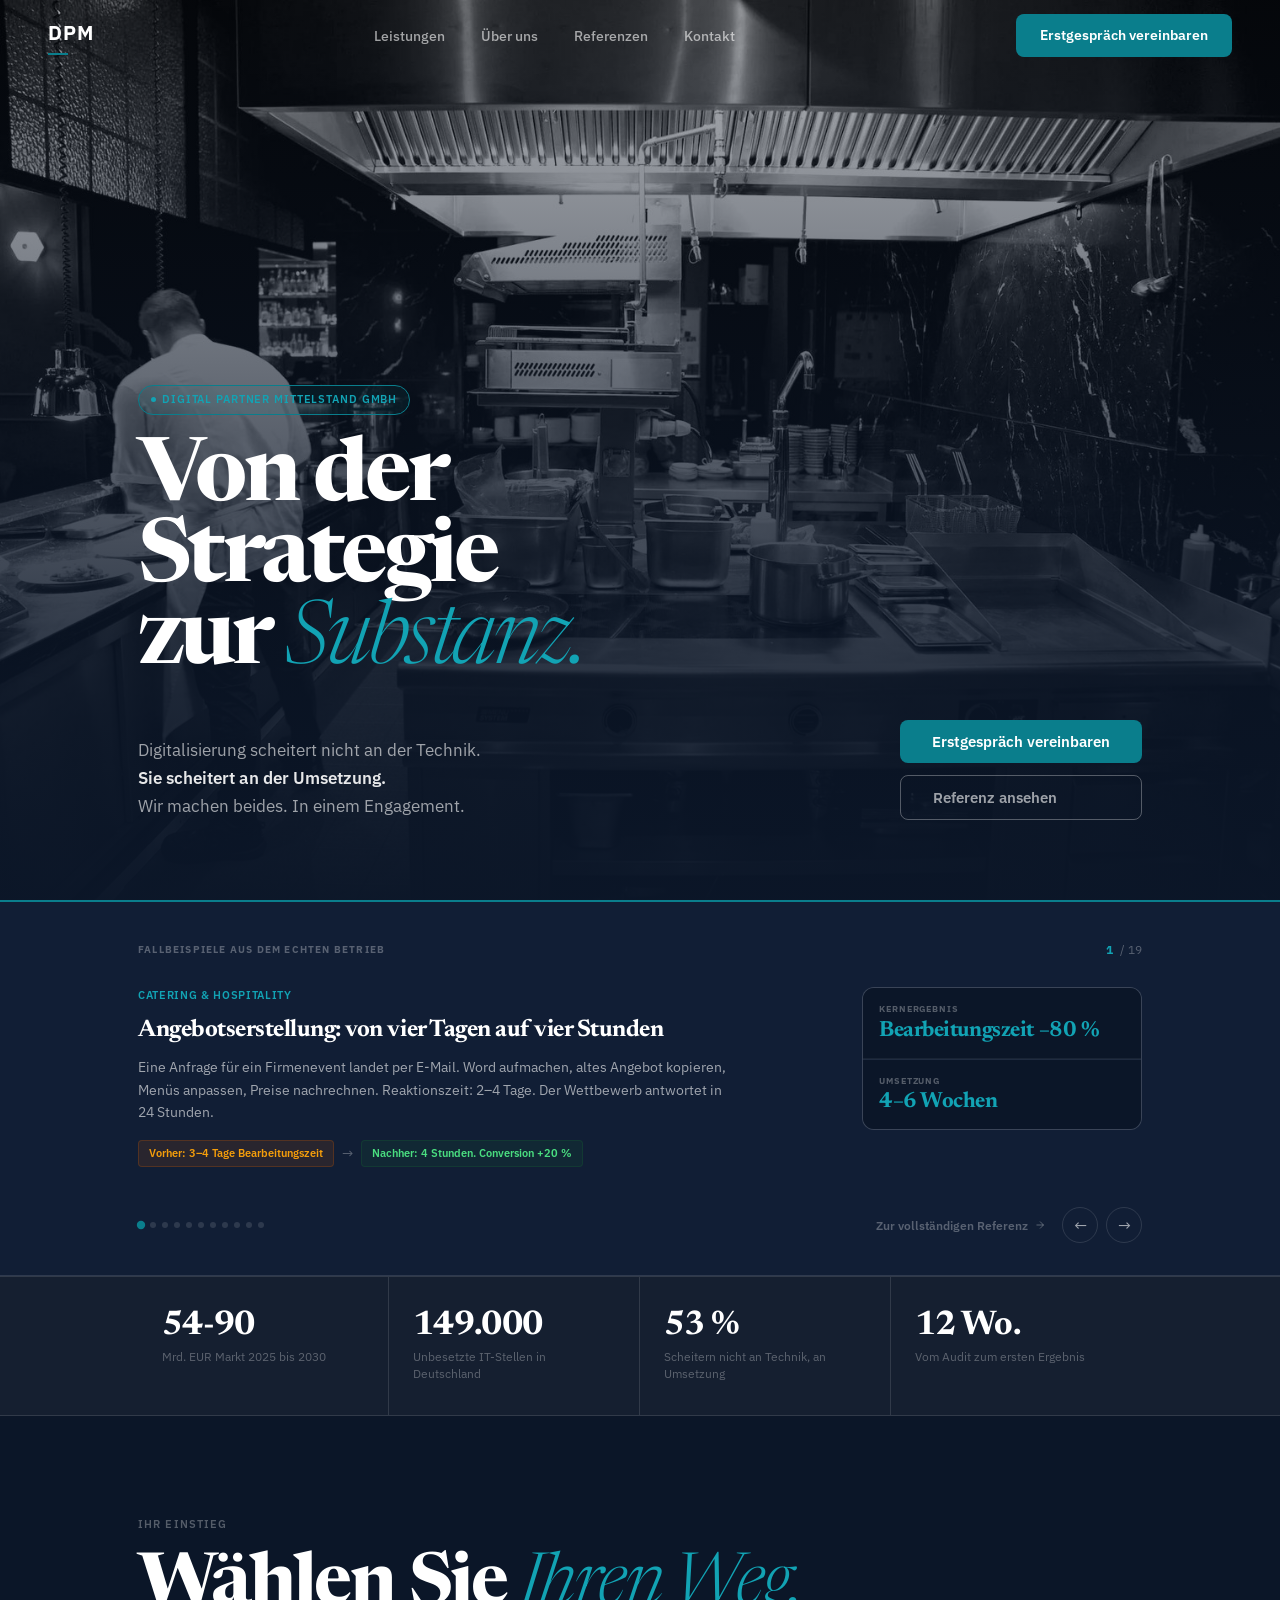
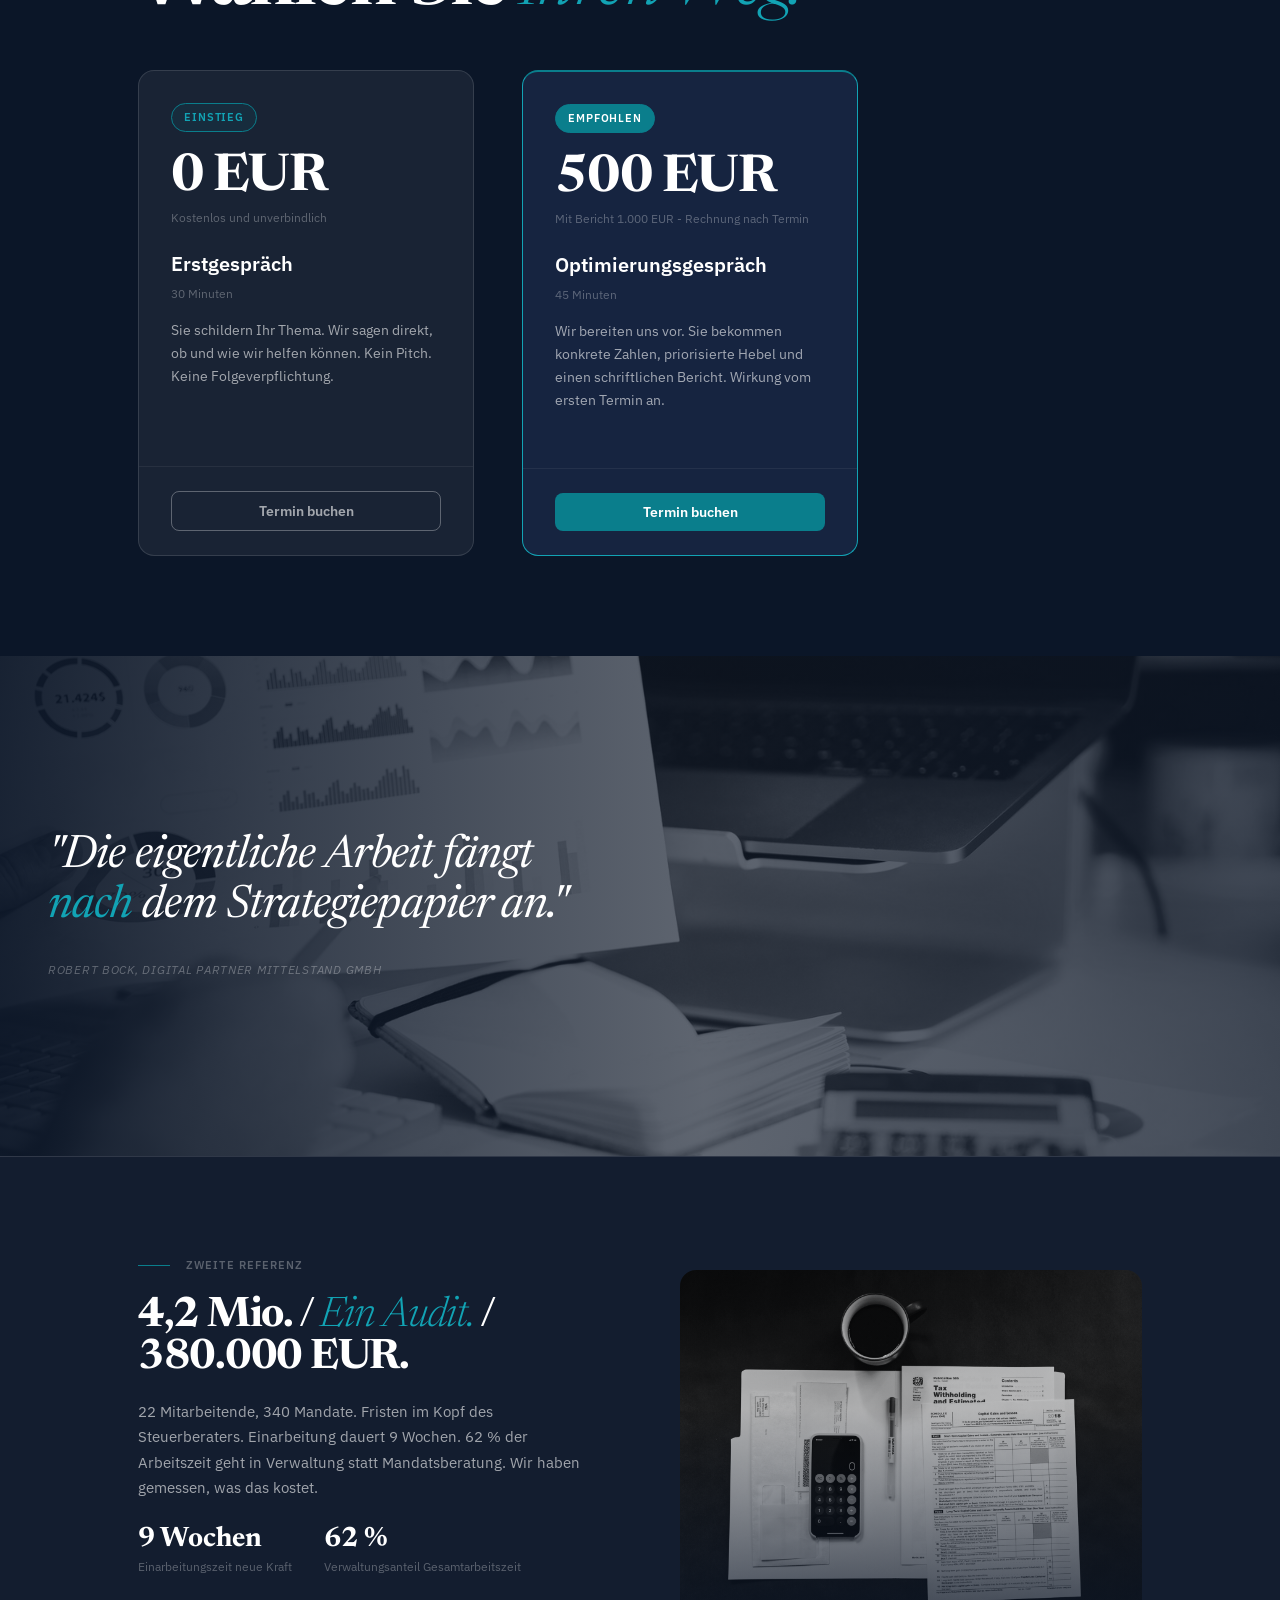
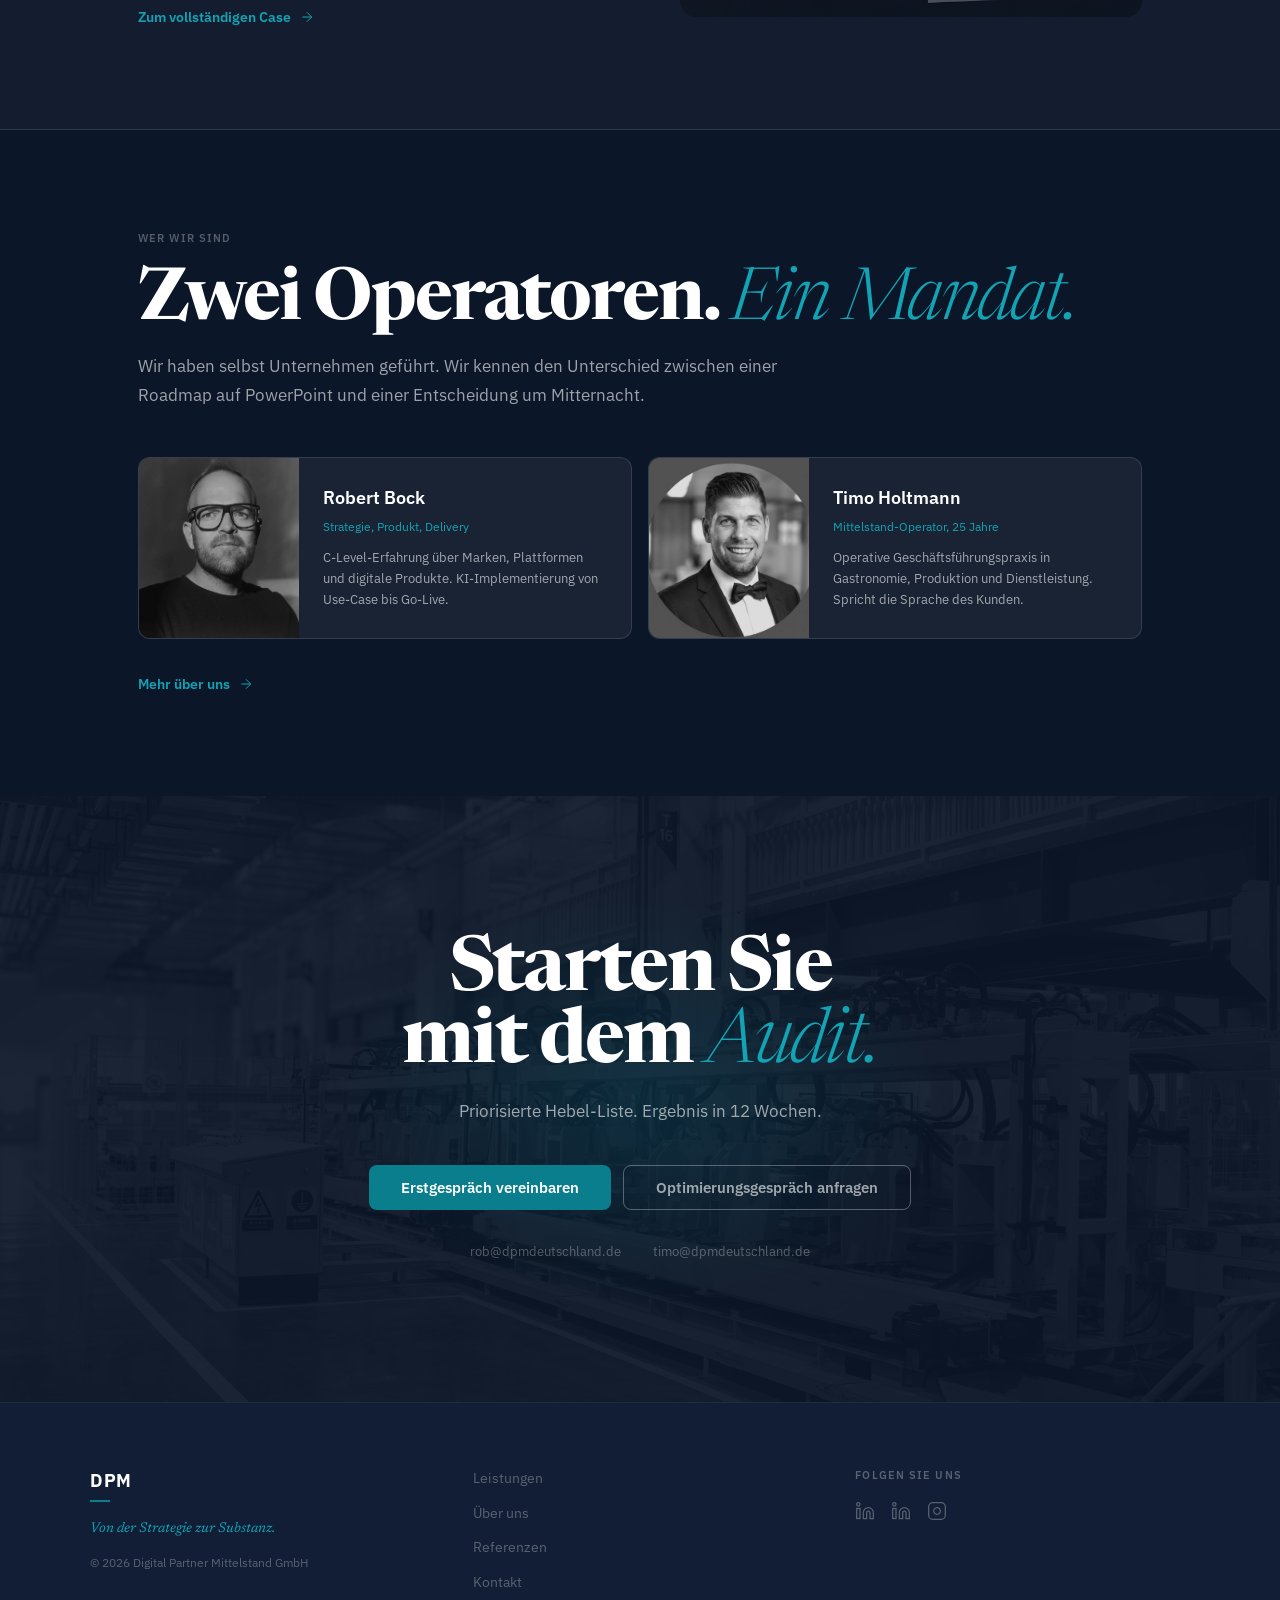
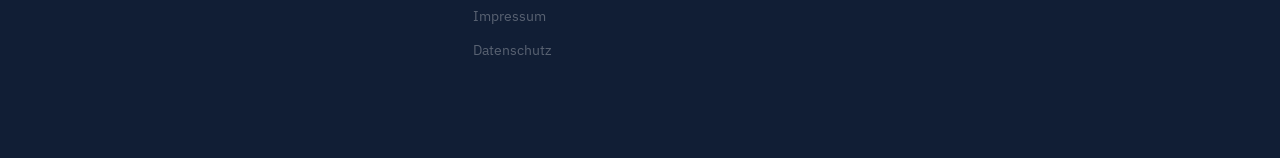
==== index.html @ ed0aa805 "DPM Deutschland v1 First iteration of website" ====
<!DOCTYPE html>
<html lang="de">
<head>
  <meta charset="UTF-8">
  <meta name="viewport" content="width=device-width, initial-scale=1.0">
  <title>DPM Digital Partner Mittelstand - Beratung, Umsetzung und Betrieb</title>
  <meta name="description" content="53 % der Digitalisierungsprojekte scheitern nicht an der Technik. DPM schließt die Lücke zwischen Strategie und Umsetzung. Audit, Implementierung und laufender Betrieb aus einer Hand.">
  <meta property="og:title" content="DPM Digital Partner Mittelstand - Beratung, Umsetzung und Betrieb">
  <meta property="og:description" content="53 % der Digitalisierungsprojekte scheitern nicht an der Technik. DPM schließt die Lücke zwischen Strategie und Umsetzung.">
  <meta property="og:image" content="images/hero-bg.jpg">
  <meta property="og:type" content="website">
  <meta name="theme-color" content="#0B1628">
  <link rel="preconnect" href="https://fonts.googleapis.com">
  <link rel="preconnect" href="https://fonts.gstatic.com" crossorigin>
  <link href="https://fonts.googleapis.com/css2?family=IBM+Plex+Sans:ital,wght@0,300;0,400;0,500;0,600;0,700;1,400&family=Newsreader:ital,opsz,wght@0,6..72,700;1,6..72,300;1,6..72,400&display=swap" rel="stylesheet">
  <link rel="icon" type="image/png" href="favicon.png">
  <link rel="apple-touch-icon" href="favicon.png">
  <link rel="stylesheet" href="css/main.css">
</head>
<body>

  <!-- NAV OVERLAY -->
  <div class="nav-overlay"></div>

  <!-- NAVIGATION -->
  <nav class="nav" role="navigation" aria-label="Hauptnavigation">
    <a href="index.html" class="nav-logo" aria-label="DPM Startseite">
      <span class="nav-logo-text">DPM</span>
      <span class="nav-logo-line"></span>
    </a>
    <ul class="nav-links" role="list">
      <li><a href="leistungen.html" class="nav-link">Leistungen</a></li>
      <li><a href="ueber-uns.html" class="nav-link">Über uns</a></li>
      <li><a href="referenzen.html" class="nav-link">Referenzen</a></li>
      <li><a href="kontakt.html" class="nav-link">Kontakt</a></li>
    </ul>
    <a href="kontakt.html" class="nav-cta nav-desktop">Erstgespräch vereinbaren</a>
    <button class="hamburger" aria-label="Menü öffnen" aria-expanded="false">
      <span></span><span></span><span></span>
    </button>
  </nav>

  <!-- MOBILE DRAWER -->
  <nav class="nav-drawer" role="navigation" aria-label="Mobile Navigation">
    <a href="leistungen.html" class="nav-drawer-link">Leistungen</a>
    <a href="ueber-uns.html" class="nav-drawer-link">Über uns</a>
    <a href="referenzen.html" class="nav-drawer-link">Referenzen</a>
    <a href="kontakt.html" class="nav-drawer-link">Kontakt</a>
    <a href="kontakt.html" class="nav-drawer-cta">Erstgespräch vereinbaren</a>
  </nav>

  <!-- HERO -->
  <section class="hero" aria-label="Hero">
    <div class="hero-bg" style="background-image: url('images/hero-bg.jpg');"></div>
    <div class="hero-overlay"></div>
    <!-- Nav repeated for proper stacking on hero -->
    <div class="hero-content">
      <div class="hero-tag">
        <span class="pill pill-teal">
          <span class="pill-dot"></span>
          Digital Partner Mittelstand GmbH
        </span>
      </div>
      <h1 class="hero-h1">
        Von der<br>
        Strategie<br>
        zur <em>Substanz.</em>
      </h1>
      <div class="hero-bottom">
        <p class="hero-body">
          Digitalisierung scheitert nicht an der Technik.<br>
          <strong>Sie scheitert an der Umsetzung.</strong><br>
          Wir machen beides. In einem Engagement.
        </p>
        <div class="hero-actions">
          <a href="kontakt.html" class="btn btn-teal btn-lg">Erstgespräch vereinbaren</a>
          <a href="referenzen.html" class="btn btn-ghost btn-lg">Referenz ansehen</a>
        </div>
      </div>
    </div>
  </section>

  <!-- FALLBEISPIELE ROTATOR -->
  <section class="cases-strip" id="cases-strip" aria-label="Fallbeispiele aus dem echten Betrieb">
    <div class="cases-progress" id="cases-progress-bar"></div>
    <div class="cases-inner">

      <div class="cases-header">
        <div class="cases-meta">
          <span class="cases-eyebrow">Fallbeispiele aus dem echten Betrieb</span>
        </div>
        <div class="cases-count">
          <strong id="cases-counter">1</strong>&nbsp;/ 19
        </div>
      </div>

      <div id="cases-card" role="region" aria-live="polite" aria-label="Aktuelles Fallbeispiel">
        <!-- Injected by JS -->
      </div>

      <div class="cases-nav">
        <div class="cases-dots" id="cases-dots" role="tablist" aria-label="Beispiel auswählen"></div>
        <div style="display:flex; align-items:center; gap:16px;">
          <a href="referenzen.html" class="cases-all-link">
            Zur vollständigen Referenz
            <svg width="12" height="12" viewBox="0 0 24 24" fill="none" stroke="currentColor" stroke-width="2" aria-hidden="true"><line x1="5" y1="12" x2="19" y2="12"/><polyline points="12 5 19 12 12 19"/></svg>
          </a>
          <div class="cases-arrows">
            <button class="cases-arrow" id="cases-prev" aria-label="Vorheriges Beispiel">&#8592;</button>
            <button class="cases-arrow" id="cases-next" aria-label="Nächstes Beispiel">&#8594;</button>
          </div>
        </div>
      </div>

    </div>
  </section>

  <!-- STAT BAR -->
  <div class="stat-bar" role="complementary" aria-label="Kennzahlen">
    <div class="stat-bar-inner">
      <div class="stat-item">
        <div class="stat-number">54-90</div>
        <div class="stat-label">Mrd. EUR Markt 2025 bis 2030</div>
      </div>
      <div class="stat-item">
        <div class="stat-number">149.000</div>
        <div class="stat-label">Unbesetzte IT-Stellen in Deutschland</div>
      </div>
      <div class="stat-item">
        <div class="stat-number">53 %</div>
        <div class="stat-label">Scheitern nicht an Technik, an Umsetzung</div>
      </div>
      <div class="stat-item">
        <div class="stat-number">12 Wo.</div>
        <div class="stat-label">Vom Audit zum ersten Ergebnis</div>
      </div>
    </div>
  </div>

  <!-- EINSTIEGSWEGE -->
  <section class="bg-night" aria-labelledby="einstieg-heading">
    <div class="section">
      <span class="eyebrow">IHR EINSTIEG</span>
      <h2 id="einstieg-heading">Wählen Sie <em>Ihren Weg.</em></h2>

      <div class="grid-2 mt-48" style="max-width:720px;">

        <!-- Karte 1: Erstgespräch -->
        <div class="card">
          <div class="card-body">
            <span class="pill pill-teal mb-20" style="display:inline-flex;">Einstieg</span>
            <div class="card-price">0 EUR</div>
            <div class="card-price-note">Kostenlos und unverbindlich</div>
            <div class="card-title">Erstgespräch</div>
            <div class="card-duration">30 Minuten</div>
            <p class="card-text">Sie schildern Ihr Thema. Wir sagen direkt, ob und wie wir helfen können. Kein Pitch. Keine Folgeverpflichtung.</p>
          </div>
          <div class="card-footer">
            <a href="kontakt.html#erstgespraech" class="btn btn-ghost btn-md btn-full">Termin buchen</a>
          </div>
        </div>

        <!-- Karte 2: Optimierungsgespräch (featured) -->
        <div class="card card-featured" id="optimierung">
          <div class="card-body">
            <span class="pill pill-featured mb-20" style="display:inline-flex;">Empfohlen</span>
            <div class="card-price">500 EUR</div>
            <div class="card-price-note">Mit Bericht 1.000 EUR - Rechnung nach Termin</div>
            <div class="card-title">Optimierungsgespräch</div>
            <div class="card-duration">45 Minuten</div>
            <p class="card-text">Wir bereiten uns vor. Sie bekommen konkrete Zahlen, priorisierte Hebel und einen schriftlichen Bericht. Wirkung vom ersten Termin an.</p>
          </div>
          <div class="card-footer">
            <a href="kontakt.html#optimierung" class="btn btn-teal btn-md btn-full">Termin buchen</a>
          </div>
        </div>

      </div>
    </div>
  </section>

  <!-- PHOTO DIVIDER / ZITAT -->
  <div class="photo-divider" role="complementary">
    <div class="photo-divider-bg" style="background-image: url('images/bw-analytics-desk.jpg');"></div>
    <div class="photo-divider-overlay"></div>
    <div class="photo-divider-content">
      <blockquote class="photo-divider-quote">
        "Die eigentliche Arbeit fängt<br>
        <em>nach</em> dem Strategiepapier an."
      </blockquote>
      <cite class="photo-divider-attr">Robert Bock, Digital Partner Mittelstand GmbH</cite>
    </div>
  </div>

  <!-- KURZREFERENZ (dark section) -->
  <div class="dark-section">
    <div class="dark-section-inner">
      <div>
        <div class="eyebrow-line">Zweite Referenz</div>
        <h3 class="ref-h3">4,2 Mio. / <em>Ein Audit.</em> / 380.000 EUR.</h3>
        <p class="ref-body">22 Mitarbeitende, 340 Mandate. Fristen im Kopf des Steuerberaters. Einarbeitung dauert 9 Wochen. 62 % der Arbeitszeit geht in Verwaltung statt Mandatsberatung. Wir haben gemessen, was das kostet.</p>
        <div class="ref-metrics">
          <div class="ref-metric">
            <div class="ref-metric-value">9 Wochen</div>
            <div class="ref-metric-label">Einarbeitungszeit neue Kraft</div>
          </div>
          <div class="ref-metric">
            <div class="ref-metric-value">62 %</div>
            <div class="ref-metric-label">Verwaltungsanteil Gesamtarbeitszeit</div>
          </div>
        </div>
        <a href="referenzen.html#steuerberatung" class="ref-link">
          Zum vollständigen Case
          <svg viewBox="0 0 24 24" aria-hidden="true"><line x1="5" y1="12" x2="19" y2="12"/><polyline points="12 5 19 12 12 19"/></svg>
        </a>
      </div>
      <div class="ref-img-wrap">
        <img src="images/bw-finance-desk.jpg" alt="Steuerberatung Analyse" class="ref-img" loading="lazy">
        <div class="ref-img-overlay"></div>
      </div>
    </div>
  </div>

  <!-- TEAM TEASER -->
  <section class="bg-night" aria-labelledby="team-heading">
    <div class="section">
      <span class="eyebrow">WER WIR SIND</span>
      <h2 id="team-heading">Zwei Operatoren. <em>Ein Mandat.</em></h2>
      <p class="mt-16" style="font-size:17px; color:var(--w60); max-width:640px;">Wir haben selbst Unternehmen geführt. Wir kennen den Unterschied zwischen einer Roadmap auf PowerPoint und einer Entscheidung um Mitternacht.</p>

      <div class="team-grid">
        <div class="team-card">
          <div class="team-photo-wrap">
            <img src="images/rob-bock.jpg" alt="Robert Bock" class="team-photo">
          </div>
          <div class="team-info">
            <div class="team-name">Robert Bock</div>
            <div class="team-role">Strategie, Produkt, Delivery</div>
            <p class="team-bio">C-Level-Erfahrung über Marken, Plattformen und digitale Produkte. KI-Implementierung von Use-Case bis Go-Live.</p>
          </div>
        </div>
        <div class="team-card">
          <div class="team-photo-wrap">
            <img src="images/timo-holtmann.jpg" alt="Timo Holtmann" class="team-photo">
          </div>
          <div class="team-info">
            <div class="team-name">Timo Holtmann</div>
            <div class="team-role">Mittelstand-Operator, 25 Jahre</div>
            <p class="team-bio">Operative Geschäftsführungspraxis in Gastronomie, Produktion und Dienstleistung. Spricht die Sprache des Kunden.</p>
          </div>
        </div>
      </div>

      <a href="ueber-uns.html" class="team-more">
        Mehr über uns
        <svg viewBox="0 0 24 24" aria-hidden="true"><line x1="5" y1="12" x2="19" y2="12"/><polyline points="12 5 19 12 12 19"/></svg>
      </a>
    </div>
  </section>

  <!-- FINAL CTA -->
  <section class="cta-section" aria-labelledby="cta-heading">
    <div class="cta-bg" style="background-image: url('images/factory.jpg');"></div>
    <div class="cta-overlay"></div>
    <div class="cta-glow"></div>
    <div class="cta-content">
      <h2 class="cta-h2" id="cta-heading">Starten Sie<br>mit dem <em>Audit.</em></h2>
      <p class="cta-sub">Priorisierte Hebel-Liste. Ergebnis in 12 Wochen.</p>
      <div class="cta-actions">
        <a href="kontakt.html" class="btn btn-teal btn-lg">Erstgespräch vereinbaren</a>
        <a href="kontakt.html#optimierung" class="btn btn-ghost btn-lg">Optimierungsgespräch anfragen</a>
      </div>
      <div class="cta-contacts">
        <a href="mailto:rob@dpmdeutschland.de" class="cta-contact-link">rob@dpmdeutschland.de</a>
        <a href="mailto:timo@dpmdeutschland.de" class="cta-contact-link">timo@dpmdeutschland.de</a>
      </div>
    </div>
  </section>

  <!-- FOOTER -->
  <footer class="footer" role="contentinfo">
    <div class="footer-inner">
      <div class="footer-brand">
        <div class="footer-logo">
          <span class="footer-logo-text">DPM</span>
          <span class="footer-logo-line"></span>
        </div>
        <p class="footer-slogan">Von der Strategie zur Substanz.</p>
        <p class="footer-copy">&copy; 2026 Digital Partner Mittelstand GmbH</p>
      </div>
      <nav class="footer-nav" aria-label="Footer Navigation">
        <a href="leistungen.html" class="footer-nav-link">Leistungen</a>
        <a href="ueber-uns.html" class="footer-nav-link">Über uns</a>
        <a href="referenzen.html" class="footer-nav-link">Referenzen</a>
        <a href="kontakt.html" class="footer-nav-link">Kontakt</a>
        <a href="impressum.html" class="footer-nav-link">Impressum</a>
        <a href="datenschutz.html" class="footer-nav-link">Datenschutz</a>
      </nav>
      <div class="footer-social">
        <span class="footer-social-label">Folgen Sie uns</span>
        <div class="footer-social-links">
          <a href="https://www.linkedin.com/in/r0bertbock" class="footer-social-link" target="_blank" rel="noopener noreferrer" aria-label="Robert Bock auf LinkedIn">
            <svg viewBox="0 0 24 24" aria-hidden="true"><path d="M16 8a6 6 0 0 1 6 6v7h-4v-7a2 2 0 0 0-2-2 2 2 0 0 0-2 2v7h-4v-7a6 6 0 0 1 6-6z"/><rect x="2" y="9" width="4" height="12"/><circle cx="4" cy="4" r="2"/></svg>
          </a>
          <a href="https://www.linkedin.com/in/timo-holtmann-06978277" class="footer-social-link" target="_blank" rel="noopener noreferrer" aria-label="Timo Holtmann auf LinkedIn">
            <svg viewBox="0 0 24 24" aria-hidden="true"><path d="M16 8a6 6 0 0 1 6 6v7h-4v-7a2 2 0 0 0-2-2 2 2 0 0 0-2 2v7h-4v-7a6 6 0 0 1 6-6z"/><rect x="2" y="9" width="4" height="12"/><circle cx="4" cy="4" r="2"/></svg>
          </a>
          <a href="https://www.instagram.com/dpmdeutschland" class="footer-social-link" target="_blank" rel="noopener noreferrer" aria-label="DPM auf Instagram">
            <svg viewBox="0 0 24 24" aria-hidden="true"><rect x="2" y="2" width="20" height="20" rx="5" ry="5"/><path d="M16 11.37A4 4 0 1 1 12.63 8 4 4 0 0 1 16 11.37z"/><line x1="17.5" y1="6.5" x2="17.51" y2="6.5"/></svg>
          </a>
        </div>
      </div>
    </div>
  </footer>

  <!-- STICKY BAR -->
  <div class="sticky-bar" role="complementary" aria-label="Schnellkontakt">
    <button class="sticky-bar-btn sticky-bar-btn-ghost" data-action="erstgespraech">Erstgespräch - kostenlos</button>
    <button class="sticky-bar-btn sticky-bar-btn-teal" data-action="optimierung">Optimierungsgespräch - 500 EUR</button>
  </div>

  <script src="js/main.js"></script>
</body>
</html>
---- css/main.css ----
/* ============================================================
   DPM Digital Partner Mittelstand — main.css
   ============================================================ */

/* 1. CUSTOM PROPERTIES
   ============================================================ */
:root {
  --night:    #0B1628;
  --night-2:  #111E35;
  --night-3:  #162440;
  --teal:     #0A7E8C;
  --teal-b:   #12A3B4;
  --steel:    #1D4E89;
  --w:        #ffffff;
  --w90:      rgba(255,255,255,0.90);
  --w60:      rgba(255,255,255,0.60);
  --w30:      rgba(255,255,255,0.30);
  --w12:      rgba(255,255,255,0.12);
  --w06:      rgba(255,255,255,0.06);
  --t20:      rgba(10,126,140,0.20);
  --t10:      rgba(10,126,140,0.10);

  --font-display: 'Newsreader', Georgia, 'Times New Roman', serif;
  --font-ui:      'IBM Plex Sans', Arial, Helvetica, sans-serif;

  --max-w: 1100px;
  --pad-x: 48px;
  --pad-y: 100px;

  --radius-sm: 8px;
  --radius-md: 12px;
  --radius-lg: 16px;

  --ease: 150ms ease;
}

/* 2. RESET
   ============================================================ */
*, *::before, *::after {
  box-sizing: border-box;
  margin: 0;
  padding: 0;
}

html {
  font-size: 16px;
  -webkit-text-size-adjust: 100%;
  scroll-behavior: smooth;
}

body {
  background-color: var(--night);
  color: var(--w90);
  font-family: var(--font-ui);
  font-weight: 400;
  line-height: 1.6;
  -webkit-font-smoothing: antialiased;
  -moz-osx-font-smoothing: grayscale;
  overflow-x: hidden;
}

img, video {
  max-width: 100%;
  display: block;
}

a {
  color: inherit;
  text-decoration: none;
}

ul, ol {
  list-style: none;
}

button, input, select, textarea {
  font-family: inherit;
  font-size: inherit;
}

/* 3. TYPOGRAPHY
   ============================================================ */
h1, h2, h3, h4, h5, h6 {
  font-family: var(--font-display);
  font-weight: 700;
  line-height: 1;
  letter-spacing: -0.03em;
  color: var(--w);
}

h1 { font-size: 88px; letter-spacing: -0.04em; line-height: 0.93; }
h2 { font-size: 72px; letter-spacing: -0.03em; line-height: 0.95; }
h3 { font-size: 42px; letter-spacing: -0.02em; line-height: 1; }
h4 { font-size: 28px; letter-spacing: -0.02em; }
h5 { font-size: 20px; letter-spacing: -0.01em; }
h6 { font-size: 16px; font-family: var(--font-ui); font-weight: 600; }

h1 em, h2 em, h3 em {
  font-style: italic;
  font-weight: 300;
  color: var(--teal-b);
}

p {
  color: var(--w60);
  line-height: 1.65;
}

strong {
  color: var(--w90);
  font-weight: 600;
}

em {
  font-style: italic;
  color: var(--teal-b);
}

.eyebrow {
  font-family: var(--font-ui);
  font-size: 11px;
  font-weight: 600;
  letter-spacing: 0.10em;
  text-transform: uppercase;
  color: var(--w30);
  margin-bottom: 20px;
  display: block;
}

.eyebrow-line {
  display: flex;
  align-items: center;
  gap: 16px;
  font-family: var(--font-ui);
  font-size: 11px;
  font-weight: 600;
  letter-spacing: 0.10em;
  text-transform: uppercase;
  color: var(--w30);
  margin-bottom: 20px;
}

.eyebrow-line::before {
  content: '';
  display: block;
  width: 32px;
  height: 1px;
  background: var(--teal);
  flex-shrink: 0;
}

/* 4. LAYOUT
   ============================================================ */
.container {
  max-width: var(--max-w);
  margin: 0 auto;
  padding: 0 var(--pad-x);
}

.section {
  padding: var(--pad-y) var(--pad-x);
  max-width: var(--max-w);
  margin: 0 auto;
}

.section-full {
  padding: var(--pad-y) var(--pad-x);
  width: 100%;
}

/* 5. NAVIGATION
   ============================================================ */
.nav {
  position: fixed;
  top: 0;
  left: 0;
  right: 0;
  z-index: 1000;
  padding: 0 var(--pad-x);
  height: 72px;
  display: flex;
  align-items: center;
  justify-content: space-between;
  transition: background var(--ease), border-color var(--ease);
  border-bottom: 1px solid transparent;
}

.nav.scrolled {
  background: rgba(11,22,40,0.96);
  backdrop-filter: blur(12px);
  -webkit-backdrop-filter: blur(12px);
  border-bottom-color: var(--w12);
}

.nav-hero {
  position: absolute;
  top: 0;
  left: 0;
  right: 0;
  z-index: 100;
  padding: 0 var(--pad-x);
  height: 72px;
  display: flex;
  align-items: center;
  justify-content: space-between;
}

.nav-logo {
  display: flex;
  flex-direction: column;
  gap: 4px;
  cursor: pointer;
}

.nav-logo-text {
  font-family: var(--font-ui);
  font-weight: 700;
  font-size: 20px;
  color: var(--w);
  letter-spacing: 0.04em;
}

.nav-logo-line {
  width: 20px;
  height: 2px;
  background: var(--teal);
}

.nav-links {
  display: flex;
  align-items: center;
  gap: 36px;
}

.nav-link {
  font-family: var(--font-ui);
  font-size: 14px;
  font-weight: 500;
  color: var(--w60);
  transition: color var(--ease);
}

.nav-link:hover {
  color: var(--w);
}

.nav-link.active {
  color: var(--w);
}

.nav-cta {
  font-family: var(--font-ui);
  font-size: 14px;
  font-weight: 600;
  color: var(--w);
  background: var(--teal);
  padding: 10px 24px;
  border-radius: var(--radius-sm);
  transition: background var(--ease);
  white-space: nowrap;
}

.nav-cta:hover {
  background: var(--teal-b);
}

.hamburger {
  display: none;
  flex-direction: column;
  gap: 5px;
  cursor: pointer;
  padding: 8px;
  border: none;
  background: none;
}

.hamburger span {
  display: block;
  width: 22px;
  height: 2px;
  background: var(--w);
  border-radius: 2px;
  transition: transform var(--ease), opacity var(--ease);
}

.hamburger.open span:nth-child(1) { transform: translateY(7px) rotate(45deg); }
.hamburger.open span:nth-child(2) { opacity: 0; }
.hamburger.open span:nth-child(3) { transform: translateY(-7px) rotate(-45deg); }

.nav-drawer {
  display: none;
  position: fixed;
  top: 0;
  right: -100%;
  width: 280px;
  height: 100vh;
  background: var(--night-2);
  z-index: 2000;
  padding: 88px 32px 48px;
  flex-direction: column;
  gap: 8px;
  transition: right 300ms ease;
  border-left: 1px solid var(--w12);
}

.nav-drawer.open {
  right: 0;
}

.nav-drawer-link {
  font-family: var(--font-ui);
  font-size: 16px;
  font-weight: 500;
  color: var(--w60);
  padding: 12px 0;
  border-bottom: 1px solid var(--w06);
  transition: color var(--ease);
}

.nav-drawer-link:hover {
  color: var(--w);
}

.nav-drawer-cta {
  margin-top: 24px;
  font-family: var(--font-ui);
  font-size: 15px;
  font-weight: 600;
  color: var(--w);
  background: var(--teal);
  padding: 14px 24px;
  border-radius: var(--radius-sm);
  text-align: center;
  display: block;
  transition: background var(--ease);
}

.nav-drawer-cta:hover {
  background: var(--teal-b);
}

.nav-overlay {
  display: none;
  position: fixed;
  inset: 0;
  background: rgba(11,22,40,0.7);
  z-index: 1500;
}

.nav-overlay.open {
  display: block;
}

/* 6. FOOTER
   ============================================================ */
.footer {
  background: var(--night-2);
  border-top: 1px solid var(--w06);
  padding: 64px var(--pad-x) 96px;
}

.footer-inner {
  max-width: var(--max-w);
  margin: 0 auto;
  display: grid;
  grid-template-columns: 1fr 1fr 1fr;
  gap: 48px;
  align-items: start;
}

.footer-brand {}

.footer-logo {
  display: flex;
  flex-direction: column;
  gap: 4px;
  margin-bottom: 16px;
}

.footer-logo-text {
  font-family: var(--font-ui);
  font-weight: 700;
  font-size: 18px;
  color: var(--w);
  letter-spacing: 0.04em;
}

.footer-logo-line {
  width: 20px;
  height: 2px;
  background: var(--teal);
}

.footer-slogan {
  font-family: var(--font-display);
  font-style: italic;
  font-size: 14px;
  color: var(--teal-b);
  margin-bottom: 12px;
  font-weight: 400;
}

.footer-copy {
  font-size: 12px;
  color: var(--w30);
}

.footer-nav {
  display: flex;
  flex-direction: column;
  gap: 12px;
}

.footer-nav-link {
  font-size: 14px;
  color: var(--w30);
  transition: color var(--ease);
}

.footer-nav-link:hover {
  color: var(--w60);
}

.footer-social {}

.footer-social-label {
  font-size: 11px;
  font-weight: 600;
  letter-spacing: 0.10em;
  text-transform: uppercase;
  color: var(--w30);
  margin-bottom: 16px;
  display: block;
}

.footer-social-links {
  display: flex;
  gap: 16px;
}

.footer-social-link {
  color: var(--w30);
  transition: color var(--ease);
  display: flex;
  align-items: center;
  justify-content: center;
}

.footer-social-link:hover {
  color: var(--w60);
}

.footer-social-link svg {
  width: 20px;
  height: 20px;
  stroke: currentColor;
  stroke-width: 1.5;
  fill: none;
}

/* 7. STICKY BAR
   ============================================================ */
.sticky-bar {
  position: fixed;
  bottom: 0;
  left: 0;
  right: 0;
  z-index: 900;
  background: rgba(11,22,40,0.96);
  backdrop-filter: blur(8px);
  -webkit-backdrop-filter: blur(8px);
  border-top: 1px solid var(--w12);
  padding: 12px var(--pad-x);
  display: flex;
  align-items: center;
  justify-content: center;
  gap: 12px;
  opacity: 0;
  pointer-events: none;
  transition: opacity 250ms ease;
}

.sticky-bar.visible {
  opacity: 1;
  pointer-events: all;
}

.sticky-bar-btn {
  font-family: var(--font-ui);
  font-size: 13px;
  font-weight: 600;
  padding: 10px 20px;
  border-radius: var(--radius-sm);
  cursor: pointer;
  transition: background var(--ease), color var(--ease), border-color var(--ease);
  border: none;
  white-space: nowrap;
}

.sticky-bar-btn-ghost {
  background: var(--w12);
  color: var(--w60);
  border: 1px solid var(--w30);
}

.sticky-bar-btn-ghost:hover {
  background: var(--w12);
  color: var(--w90);
  border-color: var(--w60);
}

.sticky-bar-btn-steel {
  background: var(--steel);
  color: var(--w);
}

.sticky-bar-btn-steel:hover {
  background: #245ba6;
}

.sticky-bar-btn-teal {
  background: var(--teal);
  color: var(--w);
}

.sticky-bar-btn-teal:hover {
  background: var(--teal-b);
}

/* 8. BUTTONS
   ============================================================ */
.btn {
  display: inline-flex;
  align-items: center;
  gap: 8px;
  font-family: var(--font-ui);
  font-weight: 600;
  border-radius: var(--radius-sm);
  cursor: pointer;
  transition: background var(--ease), color var(--ease), border-color var(--ease);
  border: none;
  text-decoration: none;
  line-height: 1;
  white-space: nowrap;
}

.btn-lg {
  font-size: 15px;
  padding: 14px 32px;
}

.btn-md {
  font-size: 14px;
  padding: 12px 24px;
}

.btn-sm {
  font-size: 13px;
  padding: 10px 20px;
}

.btn-teal {
  background: var(--teal);
  color: var(--w);
}

.btn-teal:hover {
  background: var(--teal-b);
}

.btn-ghost {
  background: transparent;
  color: var(--w60);
  border: 1px solid var(--w30);
}

.btn-ghost:hover {
  color: var(--w);
  border-color: var(--w60);
}

.btn-steel {
  background: var(--steel);
  color: var(--w);
}

.btn-steel:hover {
  background: #245ba6;
}

.btn-full {
  width: 100%;
  justify-content: center;
}

/* 9. PILLS / TAGS
   ============================================================ */
.pill {
  display: inline-flex;
  align-items: center;
  gap: 6px;
  font-family: var(--font-ui);
  font-size: 11px;
  font-weight: 600;
  letter-spacing: 0.08em;
  text-transform: uppercase;
  padding: 5px 12px;
  border-radius: 100px;
  border: 1px solid;
}

.pill-teal {
  background: var(--t10);
  color: var(--teal-b);
  border-color: var(--teal);
}

.pill-featured {
  background: var(--teal);
  color: var(--w);
  border-color: var(--teal);
}

.pill-ghost {
  background: var(--w06);
  color: var(--w60);
  border-color: var(--w12);
}

.pill-dot {
  width: 5px;
  height: 5px;
  border-radius: 50%;
  background: currentColor;
  display: inline-block;
}

/* 10. CARDS
   ============================================================ */
.card {
  background: var(--w06);
  border: 1px solid var(--w12);
  border-radius: var(--radius-lg);
  overflow: hidden;
  transition: background var(--ease), border-color var(--ease);
  display: flex;
  flex-direction: column;
}

.card-featured {
  background: var(--night-3);
  border-color: var(--teal-b);
  border-top: 2px solid var(--teal);
  position: relative;
}

.card-body {
  padding: 32px;
  flex: 1;
}

.card-price {
  font-family: var(--font-display);
  font-size: 52px;
  font-weight: 700;
  color: var(--w);
  letter-spacing: -0.03em;
  line-height: 1;
  margin-bottom: 4px;
}

.card-price-note {
  font-size: 12px;
  color: var(--w30);
  margin-bottom: 20px;
}

.card-title {
  font-family: var(--font-ui);
  font-size: 20px;
  font-weight: 600;
  color: var(--w);
  margin-bottom: 4px;
}

.card-duration {
  font-size: 12px;
  color: var(--w30);
  margin-bottom: 16px;
}

.card-text {
  font-size: 14px;
  color: var(--w60);
  line-height: 1.65;
  margin-bottom: 24px;
}

.card-footer {
  padding: 24px 32px;
  border-top: 1px solid var(--w06);
}

.card-icon {
  margin-bottom: 20px;
  color: var(--teal);
}

.card-icon svg {
  width: 24px;
  height: 24px;
  stroke: currentColor;
  stroke-width: 1.5;
  fill: none;
}

.card-deliverable {
  display: inline-flex;
  align-items: center;
  font-family: var(--font-ui);
  font-size: 11px;
  font-weight: 600;
  color: var(--teal-b);
  background: var(--t10);
  border: 1px solid var(--t20);
  padding: 4px 10px;
  border-radius: 4px;
  margin-top: 16px;
}

/* Discipline Cards */
.disc-card {
  background: var(--w06);
  border: 1px solid var(--w12);
  border-radius: var(--radius-md);
  padding: 28px;
  transition: background var(--ease);
}

.disc-card:hover {
  background: var(--night-2);
}

.disc-number {
  font-family: var(--font-ui);
  font-size: 10px;
  font-weight: 600;
  letter-spacing: 0.12em;
  text-transform: uppercase;
  color: var(--teal-b);
  margin-bottom: 4px;
}

.disc-title {
  font-family: var(--font-ui);
  font-size: 18px;
  font-weight: 600;
  color: var(--w);
  margin-bottom: 8px;
}

.disc-text {
  font-size: 13px;
  color: var(--w60);
  line-height: 1.6;
  margin-bottom: 12px;
}

.disc-ai {
  font-family: 'IBM Plex Mono', monospace;
  font-size: 11px;
  color: var(--w30);
  padding-top: 12px;
  border-top: 1px solid var(--w06);
}

/* 11. HERO SECTIONS
   ============================================================ */
.hero {
  position: relative;
  min-height: 100vh;
  display: flex;
  flex-direction: column;
  justify-content: flex-end;
  padding-bottom: 80px;
  overflow: hidden;
}

.hero-bg {
  position: absolute;
  inset: 0;
  background-size: cover;
  background-position: center 30%;
  filter: grayscale(100%);
  z-index: 0;
}

.hero-overlay {
  position: absolute;
  inset: 0;
  background: linear-gradient(to bottom, rgba(11,22,40,0.2) 0%, rgba(11,22,40,0.85) 75%, rgba(11,22,40,0.98) 100%);
  z-index: 1;
}

.hero-content {
  position: relative;
  z-index: 10;
  padding: 0 var(--pad-x);
  max-width: var(--max-w);
  margin: 0 auto;
  width: 100%;
}

.hero-tag {
  margin-bottom: 24px;
}

.hero-h1 {
  margin-bottom: 36px;
}

.hero-bottom {
  display: flex;
  align-items: flex-end;
  justify-content: space-between;
  gap: 48px;
}

.hero-body {
  font-size: 17px;
  color: var(--w60);
  max-width: 460px;
  line-height: 1.65;
}

.hero-actions {
  display: flex;
  flex-direction: column;
  gap: 12px;
  flex-shrink: 0;
}

/* Page Hero (no photo) */
.page-hero {
  background: var(--night-2);
  padding: 160px var(--pad-x) 80px;
}

.page-hero-inner {
  max-width: var(--max-w);
  margin: 0 auto;
}

/* Photo Hero */
.photo-hero {
  position: relative;
  min-height: 100vh;
  display: flex;
  align-items: flex-end;
  overflow: hidden;
}

.photo-hero-bg {
  position: absolute;
  inset: 0;
  background-size: cover;
  background-position: center;
  filter: grayscale(100%);
  z-index: 0;
}

.photo-hero-overlay {
  position: absolute;
  inset: 0;
  background: linear-gradient(to bottom, rgba(11,22,40,0.3) 0%, rgba(11,22,40,0.9) 70%, rgba(11,22,40,0.98) 100%);
  z-index: 1;
}

.photo-hero-content {
  position: relative;
  z-index: 10;
  padding: 160px var(--pad-x) 80px;
  max-width: var(--max-w);
  margin: 0 auto;
  width: 100%;
}

/* 12. STAT BAR
   ============================================================ */
.stat-bar {
  background: rgba(255,255,255,0.04);
  border-top: 1px solid var(--w12);
  border-bottom: 1px solid var(--w12);
  padding: 0;
}

.stat-bar-inner {
  max-width: var(--max-w);
  margin: 0 auto;
  padding: 0 var(--pad-x);
  display: grid;
  grid-template-columns: repeat(4, 1fr);
}

.stat-item {
  padding: 32px 24px;
  border-right: 1px solid var(--w12);
}

.stat-item:last-child {
  border-right: none;
}

.stat-number {
  font-family: var(--font-display);
  font-size: 34px;
  font-weight: 700;
  color: var(--w);
  letter-spacing: -0.02em;
  line-height: 1;
  margin-bottom: 6px;
}

.stat-label {
  font-size: 12px;
  color: var(--w30);
  line-height: 1.4;
}

/* 13. PHOTO DIVIDER
   ============================================================ */
.photo-divider {
  position: relative;
  height: 500px;
  overflow: hidden;
  display: flex;
  align-items: center;
}

.photo-divider-bg {
  position: absolute;
  inset: 0;
  background-size: cover;
  background-position: center 40%;
  filter: grayscale(100%);
  z-index: 0;
}

.photo-divider-overlay {
  position: absolute;
  inset: 0;
  background: linear-gradient(to right, rgba(11,22,40,0.92) 0%, rgba(11,22,40,0.60) 55%, rgba(11,22,40,0.72) 100%);
  z-index: 1;
}

.photo-divider-content {
  position: relative;
  z-index: 10;
  padding: 0 var(--pad-x);
  max-width: 680px;
}

.photo-divider-quote {
  font-family: var(--font-display);
  font-size: 46px;
  font-style: italic;
  font-weight: 400;
  color: var(--w);
  line-height: 1.1;
  letter-spacing: -0.02em;
  margin-bottom: 24px;
}

.photo-divider-quote em {
  color: var(--teal-b);
}

.photo-divider-attr {
  font-size: 12px;
  color: var(--w30);
  letter-spacing: 0.06em;
  text-transform: uppercase;
  font-family: var(--font-ui);
}

/* 14. PROOF SECTION
   ============================================================ */
.proof-section {
  padding: var(--pad-y) var(--pad-x);
  max-width: var(--max-w);
  margin: 0 auto;
  display: flex;
  gap: 80px;
  align-items: center;
}

.proof-left {
  flex: 1;
}

.proof-big {
  display: flex;
  align-items: baseline;
  line-height: 1;
  margin-bottom: 16px;
}

.proof-number {
  font-family: var(--font-display);
  font-size: 100px;
  font-weight: 700;
  color: var(--w);
  letter-spacing: -0.04em;
  line-height: 1;
}

.proof-unit {
  font-family: var(--font-display);
  font-size: 72px;
  font-style: italic;
  font-weight: 300;
  color: var(--teal-b);
  letter-spacing: -0.03em;
  line-height: 1;
  margin-left: 8px;
}

.proof-h3 {
  font-size: 28px;
  color: var(--w);
  margin-bottom: 12px;
  line-height: 1.2;
}

.proof-body {
  font-size: 15px;
  color: var(--w60);
  margin-bottom: 8px;
}

.proof-note {
  font-size: 11px;
  color: var(--w30);
  margin-top: 8px;
}

.proof-right {
  width: 420px;
  flex-shrink: 0;
}

.proof-img {
  width: 100%;
  aspect-ratio: 4/3;
  object-fit: cover;
  border-radius: var(--radius-md);
  filter: grayscale(100%);
  display: block;
  position: relative;
}

.proof-img-wrap {
  position: relative;
  border-radius: var(--radius-md);
  overflow: hidden;
}

.proof-img-overlay {
  position: absolute;
  inset: 0;
  background: linear-gradient(to bottom, rgba(11,22,40,0.1) 0%, rgba(11,22,40,0.7) 100%);
}

/* 15. DARK REFERENCE SECTION
   ============================================================ */
.dark-section {
  background: rgba(255,255,255,0.03);
  border-top: 1px solid var(--w12);
  border-bottom: 1px solid var(--w12);
}

.dark-section-inner {
  max-width: var(--max-w);
  margin: 0 auto;
  padding: var(--pad-y) var(--pad-x);
  display: grid;
  grid-template-columns: 1fr 1fr;
  gap: 80px;
  align-items: center;
}

.ref-h3 {
  font-size: 42px;
  line-height: 1;
  letter-spacing: -0.03em;
  margin-bottom: 20px;
}

.ref-body {
  font-size: 15px;
  color: var(--w60);
  line-height: 1.7;
  margin-bottom: 24px;
}

.ref-metrics {
  display: flex;
  gap: 32px;
  margin-bottom: 28px;
}

.ref-metric {}

.ref-metric-value {
  font-family: var(--font-display);
  font-size: 28px;
  font-weight: 700;
  color: var(--w);
  line-height: 1;
  margin-bottom: 4px;
}

.ref-metric-label {
  font-size: 12px;
  color: var(--w30);
}

.ref-link {
  display: inline-flex;
  align-items: center;
  gap: 8px;
  font-size: 14px;
  font-weight: 600;
  color: var(--teal-b);
  transition: gap var(--ease);
}

.ref-link:hover {
  gap: 12px;
}

.ref-link svg {
  width: 16px;
  height: 16px;
  stroke: currentColor;
  stroke-width: 1.5;
  fill: none;
}

.ref-img-wrap {
  position: relative;
  border-radius: var(--radius-lg);
  overflow: hidden;
  aspect-ratio: 4/3;
}

.ref-img {
  width: 100%;
  height: 100%;
  object-fit: cover;
  filter: grayscale(100%);
}

.ref-img-overlay {
  position: absolute;
  inset: 0;
  background: linear-gradient(to bottom, rgba(11,22,40,0.05) 40%, rgba(11,22,40,0.7) 100%);
}

/* 16. TEAM SECTION
   ============================================================ */
.team-grid {
  display: grid;
  grid-template-columns: 1fr 1fr;
  gap: 16px;
  margin-top: 48px;
  margin-bottom: 32px;
}

.team-card {
  background: var(--w06);
  border: 1px solid var(--w12);
  border-radius: var(--radius-md);
  overflow: hidden;
  display: grid;
  grid-template-columns: 160px 1fr;
  align-items: center;
}

.team-photo-wrap {
  width: 160px;
  height: 180px;
  overflow: hidden;
  flex-shrink: 0;
}

.team-photo {
  width: 100%;
  height: 100%;
  object-fit: cover;
  filter: grayscale(100%);
}

.team-info {
  padding: 24px;
}

.team-name {
  font-family: var(--font-ui);
  font-size: 18px;
  font-weight: 600;
  color: var(--w);
  margin-bottom: 4px;
}

.team-role {
  font-size: 12px;
  color: var(--teal-b);
  margin-bottom: 12px;
}

.team-bio {
  font-size: 13px;
  color: var(--w60);
  line-height: 1.6;
}

.team-more {
  display: inline-flex;
  align-items: center;
  gap: 8px;
  font-size: 14px;
  font-weight: 600;
  color: var(--teal-b);
  transition: gap var(--ease);
}

.team-more:hover {
  gap: 12px;
}

.team-more svg {
  width: 16px;
  height: 16px;
  stroke: currentColor;
  stroke-width: 1.5;
  fill: none;
}

/* 17. PERSON SECTION (ueber-uns)
   ============================================================ */
.person-section {
  padding: var(--pad-y) var(--pad-x);
  max-width: var(--max-w);
  margin: 0 auto;
  display: grid;
  grid-template-columns: 400px 1fr;
  gap: 64px;
  align-items: start;
}

.person-section.reversed {
  grid-template-columns: 1fr 400px;
}

.person-section.reversed .person-photo-wrap {
  order: 2;
}

.person-section.reversed .person-content {
  order: 1;
}

.person-photo-wrap {
  position: relative;
  border-radius: var(--radius-md);
  overflow: hidden;
  aspect-ratio: 3/4;
}

.person-photo {
  width: 100%;
  height: 100%;
  object-fit: cover;
  filter: grayscale(100%);
}

.person-photo-overlay {
  position: absolute;
  inset: 0;
  background: linear-gradient(to bottom, rgba(11,22,40,0.05) 50%, rgba(11,22,40,0.4) 100%);
}

.person-content {}

.person-subtitle {
  font-family: var(--font-ui);
  font-size: 14px;
  color: var(--teal-b);
  margin-bottom: 20px;
  font-weight: 500;
}

.person-h2 {
  font-size: 56px;
  margin-bottom: 8px;
}

.person-body {
  font-size: 16px;
  color: var(--w60);
  line-height: 1.7;
  margin-bottom: 32px;
}

.person-skills {
  margin-bottom: 28px;
}

.person-skill {
  padding: 14px 0;
  border-bottom: 1px solid var(--w12);
  font-size: 14px;
  color: var(--w60);
  display: flex;
  align-items: center;
  gap: 12px;
}

.person-skill:first-child {
  border-top: 1px solid var(--w12);
}

.person-skill::before {
  content: '';
  display: block;
  width: 4px;
  height: 4px;
  border-radius: 50%;
  background: var(--teal);
  flex-shrink: 0;
}

.person-social {
  display: flex;
  align-items: center;
  gap: 8px;
  color: var(--w30);
  font-size: 13px;
  transition: color var(--ease);
}

.person-social:hover {
  color: var(--w60);
}

.person-social svg {
  width: 18px;
  height: 18px;
  stroke: currentColor;
  stroke-width: 1.5;
  fill: none;
}

/* 18. FORM ELEMENTS
   ============================================================ */
.form-group {
  margin-bottom: 20px;
}

.form-label {
  display: block;
  font-family: var(--font-ui);
  font-size: 13px;
  color: var(--w60);
  margin-bottom: 6px;
  font-weight: 500;
}

.form-input,
.form-select,
.form-textarea {
  width: 100%;
  background: var(--night-3);
  border: 1px solid var(--w12);
  border-radius: var(--radius-sm);
  padding: 12px 16px;
  font-family: var(--font-ui);
  font-size: 14px;
  color: var(--w90);
  transition: border-color var(--ease), box-shadow var(--ease);
  outline: none;
  appearance: none;
}

.form-input:focus,
.form-select:focus,
.form-textarea:focus {
  border-color: var(--teal);
  box-shadow: 0 0 0 3px rgba(10,126,140,0.2);
}

.form-input::placeholder,
.form-textarea::placeholder {
  color: var(--w30);
}

.form-select {
  background-image: url("data:image/svg+xml,%3Csvg xmlns='http://www.w3.org/2000/svg' width='12' height='12' viewBox='0 0 24 24' fill='none' stroke='rgba(255,255,255,0.3)' stroke-width='2'%3E%3Cpolyline points='6 9 12 15 18 9'/%3E%3C/svg%3E");
  background-repeat: no-repeat;
  background-position: right 16px center;
  padding-right: 40px;
  cursor: pointer;
}

.form-select option {
  background: var(--night-2);
  color: var(--w90);
}

.form-textarea {
  resize: vertical;
  min-height: 100px;
}

.form-error {
  border-color: #e24b4a !important;
}

/* Checkboxes */
.checkbox-group {
  display: flex;
  flex-direction: column;
  gap: 10px;
}

.checkbox-label {
  display: flex;
  align-items: center;
  gap: 12px;
  cursor: pointer;
  font-size: 14px;
  color: var(--w60);
}

.checkbox-label input[type="checkbox"],
.checkbox-label input[type="radio"] {
  appearance: none;
  width: 18px;
  height: 18px;
  border: 1px solid var(--w30);
  border-radius: 4px;
  background: var(--night-3);
  flex-shrink: 0;
  cursor: pointer;
  transition: border-color var(--ease), background var(--ease);
  position: relative;
}

.checkbox-label input[type="radio"] {
  border-radius: 50%;
}

.checkbox-label input[type="checkbox"]:checked,
.checkbox-label input[type="radio"]:checked {
  background: var(--teal);
  border-color: var(--teal);
}

.checkbox-label input[type="checkbox"]:checked::after {
  content: '';
  position: absolute;
  top: 3px;
  left: 6px;
  width: 5px;
  height: 9px;
  border: 2px solid white;
  border-top: none;
  border-left: none;
  transform: rotate(45deg);
}

.checkbox-label input[type="radio"]:checked::after {
  content: '';
  position: absolute;
  top: 4px;
  left: 4px;
  width: 8px;
  height: 8px;
  border-radius: 50%;
  background: white;
}

.form-divider {
  border: none;
  border-top: 1px solid var(--w12);
  margin: 32px 0;
}

.form-card {
  background: var(--night-2);
  border: 1px solid var(--w12);
  border-radius: var(--radius-lg);
  padding: 48px;
  max-width: 720px;
  margin: 0 auto;
}

/* Payment block */
.payment-block {
  text-align: center;
  padding-top: 8px;
}

.payment-label {
  font-family: var(--font-ui);
  font-size: 14px;
  color: var(--w30);
  margin-bottom: 16px;
}

.payment-note {
  font-size: 11px;
  color: var(--w30);
  margin-top: 12px;
}

/* 19. TABLES / HEBEL
   ============================================================ */
.hebel-table {
  width: 100%;
  margin-top: 32px;
}

.hebel-header {
  display: grid;
  grid-template-columns: 1fr 1fr 160px;
  padding: 8px 16px;
  border-bottom: 1px solid var(--w12);
}

.hebel-header span {
  font-family: var(--font-ui);
  font-size: 11px;
  font-weight: 600;
  letter-spacing: 0.08em;
  text-transform: uppercase;
  color: var(--w30);
}

.hebel-row {
  display: grid;
  grid-template-columns: 1fr 1fr 160px;
  padding: 16px;
  border-bottom: 1px solid var(--w06);
  transition: background var(--ease);
}

.hebel-row:hover {
  background: var(--w06);
}

.hebel-row.total {
  background: var(--w06);
  border-top: 1px solid var(--w12);
  border-bottom: none;
}

.hebel-row.total span {
  font-weight: 600;
  color: var(--w);
}

.hebel-row.total .hebel-potential {
  color: var(--teal-b);
}

.hebel-cell {
  font-size: 14px;
  color: var(--w60);
  min-width: 0;
  overflow-wrap: break-word;
}

.hebel-label {
  font-size: 14px;
  color: var(--w);
  font-weight: 500;
  min-width: 0;
}

.hebel-potential {
  font-family: var(--font-display);
  font-size: 14px;
  color: var(--teal-b);
  font-weight: 700;
}

/* 20. TIMELINE
   ============================================================ */
.timeline {
  position: relative;
  display: grid;
  grid-template-columns: repeat(3, 1fr);
  gap: 0;
  margin-top: 48px;
}

.timeline::before {
  content: '';
  position: absolute;
  top: 20px;
  left: 0;
  right: 0;
  height: 1px;
  background: var(--w12);
  z-index: 0;
}

.timeline-item {
  position: relative;
  padding-top: 44px;
  padding-right: 24px;
}

.timeline-dot {
  position: absolute;
  top: 12px;
  left: 0;
  width: 16px;
  height: 16px;
  border-radius: 50%;
  background: var(--teal);
  border: 3px solid var(--night);
  z-index: 1;
}

.timeline-phase {
  font-size: 11px;
  font-weight: 600;
  letter-spacing: 0.08em;
  text-transform: uppercase;
  color: var(--teal-b);
  margin-bottom: 6px;
}

.timeline-duration {
  font-size: 12px;
  color: var(--w30);
  margin-bottom: 8px;
}

.timeline-title {
  font-family: var(--font-ui);
  font-size: 16px;
  font-weight: 600;
  color: var(--w);
  margin-bottom: 8px;
}

.timeline-text {
  font-size: 13px;
  color: var(--w60);
  line-height: 1.5;
}

/* 21. VIERSCHRITT
   ============================================================ */
.vierschritt-grid {
  display: grid;
  grid-template-columns: repeat(4, 1fr);
  gap: 1px;
  background: var(--w06);
  border: 1px solid var(--w12);
  border-radius: var(--radius-md);
  overflow: hidden;
  margin-top: 48px;
}

.vierschritt-card {
  background: rgba(11,22,40,0.6);
  padding: 32px 24px;
}

.vierschritt-num {
  font-family: var(--font-display);
  font-size: 48px;
  font-weight: 700;
  color: var(--w12);
  line-height: 1;
  margin-bottom: 12px;
}

.vierschritt-title {
  font-family: var(--font-ui);
  font-size: 16px;
  font-weight: 600;
  color: var(--teal-b);
  margin-bottom: 12px;
}

.vierschritt-text {
  font-size: 13px;
  color: var(--w60);
  line-height: 1.6;
}

/* 22. COMPLIANCE / SHIELD GRID
   ============================================================ */
.compliance-grid {
  display: grid;
  grid-template-columns: repeat(3, 1fr);
  gap: 24px;
  margin-top: 48px;
}

.compliance-card {
  padding: 0;
}

.compliance-icon {
  color: var(--teal);
  margin-bottom: 16px;
}

.compliance-icon svg {
  width: 24px;
  height: 24px;
  stroke: currentColor;
  stroke-width: 1.5;
  fill: none;
}

.compliance-title {
  font-family: var(--font-ui);
  font-size: 16px;
  font-weight: 600;
  color: var(--w);
  margin-bottom: 12px;
}

.compliance-list {
  display: flex;
  flex-direction: column;
  gap: 8px;
}

.compliance-item {
  display: flex;
  align-items: flex-start;
  gap: 10px;
  font-size: 13px;
  color: var(--w60);
  line-height: 1.4;
}

.compliance-item::before {
  content: '';
  display: block;
  width: 4px;
  height: 4px;
  border-radius: 50%;
  background: var(--teal);
  flex-shrink: 0;
  margin-top: 6px;
}

/* 23. PRICE CARDS
   ============================================================ */
.price-grid {
  display: grid;
  grid-template-columns: repeat(2, 1fr);
  gap: 16px;
  margin-top: 48px;
}

.price-card {
  background: var(--w06);
  border: 1px solid var(--w12);
  border-radius: var(--radius-md);
  padding: 28px;
}

.price-category {
  font-size: 11px;
  font-weight: 600;
  letter-spacing: 0.10em;
  text-transform: uppercase;
  color: var(--teal-b);
  margin-bottom: 8px;
}

.price-title {
  font-family: var(--font-ui);
  font-size: 18px;
  font-weight: 600;
  color: var(--w);
  margin-bottom: 8px;
}

.price-desc {
  font-size: 13px;
  color: var(--w60);
  margin-bottom: 16px;
  line-height: 1.5;
}

.price-amount {
  font-family: var(--font-display);
  font-size: 24px;
  font-weight: 700;
  color: var(--teal-b);
}

/* Phase Timeline (price page) */
.phase-timeline {
  display: grid;
  grid-template-columns: repeat(3, 1fr);
  gap: 1px;
  background: var(--w06);
  border: 1px solid var(--w12);
  border-radius: var(--radius-md);
  overflow: hidden;
  margin-top: 32px;
}

.phase-block {
  background: var(--night);
  padding: 24px;
}

.phase-num {
  font-size: 11px;
  font-weight: 600;
  letter-spacing: 0.10em;
  color: var(--teal-b);
  text-transform: uppercase;
  margin-bottom: 8px;
}

.phase-title {
  font-family: var(--font-ui);
  font-size: 15px;
  font-weight: 600;
  color: var(--w);
  margin-bottom: 4px;
}

.phase-duration {
  font-size: 12px;
  color: var(--w30);
}

.price-note {
  font-size: 11px;
  color: var(--w30);
  margin-top: 24px;
  text-align: center;
}

/* 24. CONTACT SECTION
   ============================================================ */
.contact-grid {
  display: grid;
  grid-template-columns: 1fr 1fr;
  gap: 24px;
  margin-top: 32px;
}

.contact-card {
  background: var(--w06);
  border: 1px solid var(--w12);
  border-radius: var(--radius-md);
  padding: 28px;
}

.contact-name {
  font-family: var(--font-ui);
  font-size: 16px;
  font-weight: 600;
  color: var(--w);
  margin-bottom: 4px;
}

.contact-role {
  font-size: 12px;
  color: var(--w30);
  margin-bottom: 16px;
}

.contact-email {
  display: flex;
  align-items: center;
  gap: 8px;
  font-size: 14px;
  color: var(--teal-b);
  margin-bottom: 12px;
  transition: color var(--ease);
}

.contact-email:hover {
  color: var(--w);
}

.contact-email svg {
  width: 16px;
  height: 16px;
  stroke: currentColor;
  stroke-width: 1.5;
  fill: none;
  flex-shrink: 0;
}

.contact-li {
  display: flex;
  align-items: center;
  gap: 8px;
  font-size: 13px;
  color: var(--w30);
  transition: color var(--ease);
}

.contact-li:hover {
  color: var(--w60);
}

.contact-li svg {
  width: 16px;
  height: 16px;
  stroke: currentColor;
  stroke-width: 1.5;
  fill: none;
  flex-shrink: 0;
}

/* 25. NEWSLETTER
   ============================================================ */
.newsletter-section {
  background: var(--night-2);
  border-top: 1px solid var(--w12);
  border-bottom: 1px solid var(--w12);
}

.newsletter-inner {
  max-width: var(--max-w);
  margin: 0 auto;
  padding: 64px var(--pad-x);
  display: grid;
  grid-template-columns: 1fr 1fr;
  gap: 64px;
  align-items: center;
}

.newsletter-h3 {
  font-family: var(--font-display);
  font-size: 32px;
  font-weight: 700;
  color: var(--w);
  margin-bottom: 8px;
}

.newsletter-sub {
  font-size: 15px;
  color: var(--w60);
}

.newsletter-form {
  display: flex;
  gap: 12px;
}

.newsletter-input {
  flex: 1;
  background: var(--night-3);
  border: 1px solid var(--w12);
  border-radius: var(--radius-sm);
  padding: 12px 16px;
  font-family: var(--font-ui);
  font-size: 14px;
  color: var(--w90);
  outline: none;
  transition: border-color var(--ease);
}

.newsletter-input:focus {
  border-color: var(--teal);
}

.newsletter-input::placeholder {
  color: var(--w30);
}

/* 26. MINI-AUDIT STEPS
   ============================================================ */
.audit-steps {
  display: flex;
  align-items: center;
  gap: 0;
  margin-top: 32px;
}

.audit-step {
  display: flex;
  align-items: center;
  gap: 10px;
  font-size: 13px;
  color: var(--w30);
}

.audit-step-num {
  width: 28px;
  height: 28px;
  border-radius: 50%;
  border: 1px solid var(--w30);
  display: flex;
  align-items: center;
  justify-content: center;
  font-size: 12px;
  font-weight: 600;
  color: var(--w30);
  flex-shrink: 0;
}

.audit-step.active .audit-step-num {
  background: var(--teal);
  border-color: var(--teal);
  color: var(--w);
}

.audit-step.active {
  color: var(--w60);
}

.audit-step-sep {
  width: 40px;
  height: 1px;
  background: var(--w12);
  flex-shrink: 0;
  margin: 0 4px;
}

/* 27. CTA SECTION (dark with photo background)
   ============================================================ */
.cta-section {
  position: relative;
  overflow: hidden;
  text-align: center;
}

.cta-bg {
  position: absolute;
  inset: 0;
  background-size: cover;
  background-position: center;
  filter: grayscale(100%);
  z-index: 0;
}

.cta-overlay {
  position: absolute;
  inset: 0;
  background: rgba(11,22,40,0.92);
  z-index: 1;
}

.cta-glow {
  position: absolute;
  top: 50%;
  left: 50%;
  transform: translate(-50%, -50%);
  width: 600px;
  height: 400px;
  background: radial-gradient(ellipse at center, rgba(10,126,140,0.2) 0%, transparent 70%);
  z-index: 2;
}

.cta-content {
  position: relative;
  z-index: 10;
  padding: 140px var(--pad-x);
  max-width: var(--max-w);
  margin: 0 auto;
}

.cta-h2 {
  font-size: 76px;
  margin-bottom: 16px;
}

.cta-sub {
  font-size: 17px;
  color: var(--w60);
  margin-bottom: 40px;
  max-width: 480px;
  margin-left: auto;
  margin-right: auto;
}

.cta-actions {
  display: flex;
  gap: 12px;
  justify-content: center;
  flex-wrap: wrap;
  margin-bottom: 32px;
}

.cta-contacts {
  display: flex;
  gap: 32px;
  justify-content: center;
  flex-wrap: wrap;
}

.cta-contact-link {
  font-size: 13px;
  color: var(--w30);
  transition: color var(--ease);
}

.cta-contact-link:hover {
  color: var(--w60);
}

/* Simple CTA (no photo) */
.simple-cta {
  padding: var(--pad-y) var(--pad-x);
  max-width: var(--max-w);
  margin: 0 auto;
  text-align: center;
}

.simple-cta .cta-contacts {
  margin-top: 24px;
}

/* 28. METRICS GRID (referenzen)
   ============================================================ */
.metrics-grid {
  display: grid;
  grid-template-columns: repeat(2, 1fr);
  gap: 12px;
}

.metric-card {
  background: var(--w06);
  border: 1px solid var(--w12);
  border-radius: var(--radius-md);
  padding: 24px;
}

.metric-value {
  font-family: var(--font-display);
  font-size: 36px;
  font-weight: 700;
  color: var(--w);
  letter-spacing: -0.02em;
  line-height: 1;
  margin-bottom: 6px;
}

.metric-label {
  font-size: 12px;
  color: var(--w30);
  line-height: 1.4;
}

/* Finding Cards (referenzen) */
.finding-card {
  background: var(--w06);
  border: 1px solid var(--w12);
  border-radius: var(--radius-md);
  padding: 28px;
}

.finding-number {
  font-family: var(--font-display);
  font-size: 48px;
  font-weight: 700;
  color: var(--teal-b);
  letter-spacing: -0.02em;
  line-height: 1;
  margin-bottom: 4px;
}

.finding-label {
  font-size: 12px;
  font-weight: 600;
  color: var(--w30);
  text-transform: uppercase;
  letter-spacing: 0.08em;
  margin-bottom: 12px;
}

.finding-body {
  font-size: 13px;
  color: var(--w60);
  line-height: 1.6;
}

/* 29. WERTE / VALUES
   ============================================================ */
.values-row {
  display: flex;
  gap: 24px;
  margin-top: 40px;
  flex-wrap: wrap;
}

.value-tile {
  flex: 1;
  min-width: 200px;
  padding: 24px;
  background: var(--w06);
  border: 1px solid var(--w12);
  border-radius: var(--radius-md);
}

.value-title {
  font-family: var(--font-ui);
  font-size: 15px;
  font-weight: 600;
  color: var(--w);
  margin-bottom: 8px;
}

.value-body {
  font-size: 13px;
  color: var(--w60);
  line-height: 1.5;
}

/* 30. MANDAT SECTION
   ============================================================ */
.mandat-section {
  background: var(--night);
  padding: var(--pad-y) var(--pad-x);
}

.mandat-inner {
  max-width: var(--max-w);
  margin: 0 auto;
}

.mandat-prose {
  display: grid;
  grid-template-columns: 1fr 1fr;
  gap: 48px;
  margin-top: 40px;
  margin-bottom: 48px;
}

.mandat-prose p {
  font-size: 17px;
  color: var(--w60);
  line-height: 1.75;
}

/* 31. AUDIT WHAT-YOU-GET
   ============================================================ */
.what-grid {
  display: grid;
  grid-template-columns: repeat(3, 1fr);
  gap: 16px;
  margin-top: 32px;
}

.what-card {
  background: var(--w06);
  border: 1px solid var(--w12);
  border-radius: var(--radius-md);
  padding: 24px;
}

.what-title {
  font-family: var(--font-ui);
  font-size: 15px;
  font-weight: 600;
  color: var(--w);
  margin-bottom: 8px;
}

.what-body {
  font-size: 13px;
  color: var(--w60);
  line-height: 1.5;
}

/* 32. SECTION BACKGROUNDS
   ============================================================ */
.bg-night { background: var(--night); }
.bg-night-2 { background: var(--night-2); }
.bg-night-3 { background: var(--night-3); }

.section-sep {
  border: none;
  border-top: 1px solid var(--w06);
}

/* 33. UTILITY
   ============================================================ */
.text-center { text-align: center; }
.text-teal { color: var(--teal); }
.text-teal-b { color: var(--teal-b); }
.text-w30 { color: var(--w30); }
.text-w60 { color: var(--w60); }
.text-w { color: var(--w); }

.mt-8  { margin-top: 8px; }
.mt-12 { margin-top: 12px; }
.mt-16 { margin-top: 16px; }
.mt-20 { margin-top: 20px; }
.mt-24 { margin-top: 24px; }
.mt-32 { margin-top: 32px; }
.mt-40 { margin-top: 40px; }
.mt-48 { margin-top: 48px; }
.mt-64 { margin-top: 64px; }

.mb-8  { margin-bottom: 8px; }
.mb-12 { margin-bottom: 12px; }
.mb-16 { margin-bottom: 16px; }
.mb-20 { margin-bottom: 20px; }
.mb-24 { margin-bottom: 24px; }
.mb-32 { margin-bottom: 32px; }
.mb-40 { margin-bottom: 40px; }
.mb-48 { margin-bottom: 48px; }

.grid-2 { display: grid; grid-template-columns: 1fr 1fr; gap: 48px; }
.grid-3 { display: grid; grid-template-columns: repeat(3, 1fr); gap: 24px; }
.grid-4 { display: grid; grid-template-columns: repeat(4, 1fr); gap: 24px; }

.flex-row { display: flex; align-items: center; gap: 24px; }

.hidden-mobile { }
.hidden-desktop { display: none; }

/* 34. RESPONSIVE
   ============================================================ */
@media (max-width: 1024px) {
  :root {
    --pad-x: 36px;
  }

  h1 { font-size: 72px; }
  h2 { font-size: 56px; }
  h3 { font-size: 36px; }

  .cta-h2 { font-size: 60px; }
  .person-h2 { font-size: 44px; }

  .proof-number { font-size: 80px; }
  .proof-unit { font-size: 60px; }

  .vierschritt-grid {
    grid-template-columns: repeat(2, 1fr);
  }
}

@media (max-width: 768px) {
  :root {
    --pad-x: 24px;
    --pad-y: 64px;
  }

  h1 { font-size: 48px; }
  h2 { font-size: 40px; }
  h3 { font-size: 28px; }
  h4 { font-size: 22px; }

  .cta-h2 { font-size: 44px; }
  .person-h2 { font-size: 36px; }
  .ref-h3 { font-size: 30px; }
  .photo-divider-quote { font-size: 32px; }
  .proof-number { font-size: 64px; }
  .proof-unit { font-size: 48px; }
  .proof-h3 { font-size: 22px; }

  /* Nav */
  .nav-links { display: none; }
  .nav-cta.nav-desktop { display: none; }
  .hamburger { display: flex; }
  .nav-drawer { display: flex; }

  /* Hero */
  .hero-bottom {
    flex-direction: column;
    align-items: flex-start;
    gap: 24px;
  }

  .hero-actions {
    width: 100%;
  }

  .hero-actions .btn {
    width: 100%;
    justify-content: center;
  }

  /* Stat bar */
  .stat-bar-inner {
    grid-template-columns: repeat(2, 1fr);
  }

  .stat-item:nth-child(2) { border-right: none; }

  /* Proof */
  .proof-section {
    flex-direction: column;
    gap: 40px;
  }

  .proof-right {
    width: 100%;
  }

  /* Dark section */
  .dark-section-inner {
    grid-template-columns: 1fr;
    gap: 40px;
  }

  /* Team grid */
  .team-grid {
    grid-template-columns: 1fr;
  }

  .team-card {
    grid-template-columns: 120px 1fr;
  }

  .team-photo-wrap {
    width: 120px;
    height: 140px;
  }

  /* Person section */
  .person-section,
  .person-section.reversed {
    grid-template-columns: 1fr;
  }

  .person-section.reversed .person-photo-wrap,
  .person-section.reversed .person-content {
    order: unset;
  }

  .person-photo-wrap {
    aspect-ratio: 4/3;
    max-height: 300px;
  }

  /* Grids */
  .grid-2, .grid-3, .grid-4 {
    grid-template-columns: 1fr;
  }

  .price-grid {
    grid-template-columns: 1fr;
  }

  .contact-grid {
    grid-template-columns: 1fr;
  }

  .metrics-grid {
    grid-template-columns: 1fr;
  }

  .mandat-prose {
    grid-template-columns: 1fr;
  }

  .compliance-grid {
    grid-template-columns: 1fr;
  }

  /* Timeline */
  .timeline {
    grid-template-columns: 1fr;
  }

  .timeline::before {
    display: none;
  }

  .timeline-item {
    padding-top: 0;
    padding-left: 40px;
    border-left: 1px solid var(--w12);
    margin-left: 8px;
    padding-bottom: 24px;
  }

  .timeline-dot {
    top: 0;
    left: -8px;
  }

  /* Vierschritt */
  .vierschritt-grid {
    grid-template-columns: 1fr;
  }

  /* Phase timeline */
  .phase-timeline {
    grid-template-columns: 1fr;
  }

  /* Newsletter */
  .newsletter-inner {
    grid-template-columns: 1fr;
    gap: 32px;
  }

  .newsletter-form {
    flex-direction: column;
  }

  /* CTA */
  .cta-content {
    padding: 80px var(--pad-x);
  }

  .cta-actions {
    flex-direction: column;
    align-items: center;
  }

  .cta-contacts {
    flex-direction: column;
    gap: 12px;
  }

  /* Sticky bar */
  .sticky-bar {
    opacity: 1 !important;
    pointer-events: all !important;
    flex-direction: column;
    gap: 8px;
    padding: 12px var(--pad-x);
  }

  .sticky-bar-btn {
    width: 100%;
    text-align: center;
  }

  /* Audit steps */
  .audit-steps {
    flex-wrap: wrap;
    gap: 12px;
  }

  .audit-step-sep {
    display: none;
  }

  /* Form card */
  .form-card {
    padding: 24px;
  }

  /* Hebel table */
  .hebel-header {
    grid-template-columns: 1fr 120px;
  }

  .hebel-row {
    grid-template-columns: 1fr 120px;
  }

  .hebel-cell:nth-child(2) {
    display: none;
  }

  .hebel-header span:nth-child(2) {
    display: none;
  }

  /* Photo divider */
  .photo-divider {
    height: auto;
    min-height: 320px;
    padding: 64px 0;
  }

  /* Footer */
  .footer-inner {
    grid-template-columns: 1fr;
    gap: 32px;
  }

  /* Ref metrics */
  .ref-metrics {
    flex-direction: column;
    gap: 16px;
  }

  /* Calendly */
  .calendly-grid {
    grid-template-columns: 1fr;
  }

  /* What grid */
  .what-grid {
    grid-template-columns: 1fr;
  }

  /* Values row */
  .values-row {
    flex-direction: column;
  }

  .hidden-desktop { display: block; }
  .hidden-mobile { display: none; }
}

@media (max-width: 480px) {
  h1 { font-size: 38px; }
  h2 { font-size: 32px; }
  .cta-h2 { font-size: 36px; }
  .card-price { font-size: 40px; }
  .stat-bar-inner { grid-template-columns: 1fr 1fr; }
}

/* ============================================================
   FALLBEISPIELE ROTATOR
   ============================================================ */
.cases-strip {
  background: var(--night-2);
  border-bottom: 1px solid var(--w12);
  position: relative;
  overflow: hidden;
}

.cases-progress {
  position: absolute;
  top: 0;
  left: 0;
  height: 2px;
  background: var(--teal);
  width: 0%;
  transition: width 6000ms linear;
  z-index: 2;
}

.cases-inner {
  max-width: var(--max-w);
  margin: 0 auto;
  padding: 40px var(--pad-x) 32px;
}

.cases-header {
  display: flex;
  align-items: center;
  justify-content: space-between;
  margin-bottom: 28px;
}

.cases-meta {
  display: flex;
  align-items: center;
  gap: 16px;
}

.cases-eyebrow {
  font-family: var(--font-ui);
  font-size: 10px;
  font-weight: 700;
  letter-spacing: 0.12em;
  text-transform: uppercase;
  color: var(--w30);
}

.cases-count {
  font-family: var(--font-ui);
  font-size: 12px;
  color: var(--w30);
  display: flex;
  align-items: center;
  gap: 4px;
}

.cases-count strong {
  color: var(--teal-b);
  font-weight: 700;
}

/* Card area */
#cases-card {
  display: grid;
  grid-template-columns: 1fr 280px;
  gap: 32px;
  align-items: start;
  opacity: 1;
  transform: translateY(0);
  transition: opacity 0.25s ease, transform 0.25s ease;
  min-height: 196px;
}

.case-card-inner {
  display: flex;
  flex-direction: column;
  gap: 12px;
}

.case-top-row {
  display: flex;
  align-items: center;
  gap: 12px;
}

.case-sector-badge {
  display: inline-flex;
  align-items: center;
  gap: 8px;
  font-family: var(--font-ui);
  font-size: 11px;
  font-weight: 600;
  color: var(--teal-b);
  letter-spacing: 0.06em;
  text-transform: uppercase;
}

.case-sector-num {
  background: var(--t20);
  border: 1px solid var(--teal);
  border-radius: 4px;
  padding: 2px 7px;
  font-size: 10px;
  font-weight: 700;
  color: var(--teal-b);
  letter-spacing: 0.08em;
}

.case-title {
  font-family: var(--font-display);
  font-size: 24px;
  font-weight: 700;
  color: var(--w);
  letter-spacing: -0.02em;
  line-height: 1.15;
}

.case-situation {
  font-size: 14px;
  color: var(--w60);
  line-height: 1.6;
  max-width: 600px;
}

.case-tags {
  display: flex;
  align-items: center;
  gap: 8px;
  flex-wrap: wrap;
  margin-top: 4px;
}

.case-tag {
  display: inline-flex;
  align-items: center;
  font-family: var(--font-ui);
  font-size: 11px;
  font-weight: 600;
  padding: 4px 10px;
  border-radius: 4px;
  white-space: nowrap;
}

.case-tag-before {
  background: rgba(180, 83, 9, 0.15);
  color: #f59e0b;
  border: 1px solid rgba(180, 83, 9, 0.3);
}

.case-tag-after {
  background: rgba(22, 101, 52, 0.15);
  color: #4ade80;
  border: 1px solid rgba(22, 101, 52, 0.3);
}

.case-tag-arrow {
  color: var(--w30);
  font-size: 14px;
}

/* Metrics */
.case-metrics {
  display: flex;
  flex-direction: column;
  gap: 1px;
  background: var(--w06);
  border: 1px solid var(--w12);
  border-radius: var(--radius-md);
  overflow: hidden;
  flex-shrink: 0;
}

.case-metric {
  padding: 14px 16px;
  background: var(--night);
  transition: background var(--ease);
}

.case-metric:not(:last-child) {
  border-bottom: 1px solid var(--w06);
}

.case-metric-label {
  font-family: var(--font-ui);
  font-size: 9px;
  font-weight: 700;
  letter-spacing: 0.10em;
  text-transform: uppercase;
  color: var(--w30);
  margin-bottom: 3px;
}

.case-metric-value {
  font-family: var(--font-display);
  font-size: 22px;
  font-weight: 700;
  color: var(--teal-b);
  letter-spacing: -0.02em;
  line-height: 1;
  margin-bottom: 2px;
}

.case-metric-note {
  font-size: 10px;
  color: var(--w30);
  line-height: 1.3;
}

/* Navigation */
.cases-nav {
  display: flex;
  align-items: center;
  justify-content: space-between;
  margin-top: 24px;
}

.cases-dots {
  display: flex;
  align-items: center;
  gap: 6px;
}

.cases-dot {
  width: 6px;
  height: 6px;
  border-radius: 50%;
  background: var(--w12);
  border: none;
  cursor: pointer;
  padding: 0;
  transition: background var(--ease), transform var(--ease);
  flex-shrink: 0;
}

.cases-dot.active {
  background: var(--teal);
  transform: scale(1.4);
}

.cases-dot:hover:not(.active) {
  background: var(--w30);
}

.cases-arrows {
  display: flex;
  align-items: center;
  gap: 8px;
}

.cases-arrow {
  width: 36px;
  height: 36px;
  border-radius: 50%;
  border: 1px solid var(--w12);
  background: transparent;
  color: var(--w60);
  cursor: pointer;
  display: flex;
  align-items: center;
  justify-content: center;
  font-size: 16px;
  transition: border-color var(--ease), color var(--ease), background var(--ease);
  line-height: 1;
}

.cases-arrow:hover {
  border-color: var(--teal);
  color: var(--teal-b);
  background: var(--t10);
}

.cases-all-link {
  display: inline-flex;
  align-items: center;
  gap: 6px;
  font-size: 12px;
  font-weight: 600;
  color: var(--w30);
  transition: color var(--ease);
  text-decoration: none;
  white-space: nowrap;
}

.cases-all-link:hover {
  color: var(--teal-b);
}

/* Responsive */
@media (max-width: 768px) {
  #cases-card {
    grid-template-columns: 1fr;
    min-height: unset;
  }

  .case-metrics {
    flex-direction: row;
    gap: 1px;
  }

  .case-metric {
    flex: 1;
    text-align: center;
    padding: 12px 8px;
  }

  .case-metric-value {
    font-size: 18px;
  }

  .case-title {
    font-size: 20px;
  }

  .cases-nav {
    flex-wrap: wrap;
    gap: 12px;
  }

  .cases-all-link {
    order: -1;
    width: 100%;
  }
}

@media (max-width: 480px) {
  .case-metrics {
    flex-direction: column;
  }

  .case-tag {
    font-size: 10px;
    padding: 3px 8px;
  }
}

/* === KONTAKT BOOKING LAYOUT ====================================== */
.booking-layout {
  display: grid;
  grid-template-columns: 1fr 1fr;
  gap: 56px;
  align-items: start;
}

.booking-photo-wrap {
  position: relative;
  border-radius: var(--radius-lg);
  overflow: hidden;
  aspect-ratio: 3 / 4;
}

.booking-photo {
  width: 100%;
  height: 100%;
  object-fit: cover;
  display: block;
  filter: grayscale(100%);
}

.booking-photo-overlay {
  position: absolute;
  inset: 0;
  background: linear-gradient(to top, rgba(11,22,40,0.4) 0%, transparent 60%);
}

.booking-options {
  display: flex;
  flex-direction: column;
  gap: 20px;
}

.booking-card {
  background: var(--night-3);
  border: 1px solid var(--w12);
  border-radius: var(--radius-lg);
  padding: 32px;
  display: flex;
  flex-direction: column;
}

.booking-card-featured {
  border-color: var(--teal-b);
  border-top: 2px solid var(--teal);
}

.booking-card-tag {
  font-family: var(--font-ui);
  font-size: 11px;
  font-weight: 600;
  letter-spacing: 0.1em;
  text-transform: uppercase;
  color: var(--w30);
  margin-bottom: 10px;
}

.booking-card-tag-featured {
  color: var(--teal-b);
}

.booking-card-title {
  font-family: var(--font-display);
  font-size: 26px;
  font-weight: 300;
  color: var(--w);
  line-height: 1.2;
  margin-bottom: 12px;
}

.booking-card-title em {
  font-style: italic;
}

.booking-card-body {
  font-size: 14px;
  color: var(--w60);
  line-height: 1.65;
  margin-bottom: 24px;
  flex: 1;
}

@media (max-width: 768px) {
  .booking-layout {
    grid-template-columns: 1fr;
    gap: 32px;
  }

  .booking-photo-wrap {
    aspect-ratio: 16 / 9;
  }
}

/* === REFERENZEN NAVIGATOR ======================================== */
.ref-nav-grid {
  display: grid;
  grid-template-columns: repeat(3, 1fr);
  gap: 20px;
}

.ref-nav-card {
  display: block;
  background: var(--night-2);
  border: 1px solid var(--w12);
  border-radius: var(--radius-lg);
  padding: 28px 28px 24px;
  text-decoration: none;
  transition: border-color 0.2s, background 0.2s;
}

.ref-nav-card:hover {
  border-color: var(--teal-b);
  background: rgba(10, 126, 140, 0.06);
}

.ref-nav-label {
  font-family: var(--font-ui);
  font-size: 11px;
  font-weight: 600;
  letter-spacing: 0.12em;
  text-transform: uppercase;
  color: var(--w30);
  margin-bottom: 10px;
}

.ref-nav-title {
  font-family: var(--font-display);
  font-size: 22px;
  font-style: italic;
  font-weight: 300;
  color: var(--w);
  line-height: 1.25;
  margin-bottom: 10px;
}

.ref-nav-metric {
  font-family: var(--font-ui);
  font-size: 13px;
  font-weight: 600;
  color: var(--teal-b);
  margin-bottom: 20px;
}

.ref-nav-arrow {
  font-size: 18px;
  color: var(--w30);
  display: block;
  transition: transform 0.2s, color 0.2s;
}

.ref-nav-card:hover .ref-nav-arrow {
  transform: translateX(5px);
  color: var(--teal-b);
}

@media (max-width: 768px) {
  .ref-nav-grid {
    grid-template-columns: 1fr;
  }
}

/* === CASE SECTION DIVIDER (photo intro between cases) =========== */
.case-section-anchor {
  display: block;
  position: relative;
  top: -80px;
  visibility: hidden;
  pointer-events: none;
  height: 0;
}

.case-section-intro {
  position: relative;
  min-height: 56vh;
  background-size: cover;
  background-position: center;
  display: flex;
  align-items: flex-end;
  border-top: 2px solid var(--w12);
  overflow: hidden;
}

.case-section-intro-overlay {
  position: absolute;
  inset: 0;
  background: linear-gradient(
    to top,
    rgba(11, 22, 40, 0.95) 0%,
    rgba(11, 22, 40, 0.6) 55%,
    rgba(11, 22, 40, 0.25) 100%
  );
  z-index: 1;
}

.case-section-intro-content {
  position: relative;
  z-index: 2;
  padding: 60px var(--pad-x) 64px;
  max-width: var(--max-w);
  margin: 0 auto;
  width: 100%;
}

.case-section-h2 {
  font-family: var(--font-display);
  font-size: 48px;
  font-weight: 300;
  color: var(--w);
  line-height: 1.15;
  margin: 14px 0 18px;
}

.case-section-h2 em {
  font-style: italic;
}

.case-section-intro-content > p {
  font-size: 16px;
  color: var(--w60);
}

@media (max-width: 768px) {
  .case-section-intro {
    min-height: 44vh;
  }

  .case-section-h2 {
    font-size: 32px;
  }

  .case-section-intro-content {
    padding: 48px var(--pad-x) 48px;
  }
}
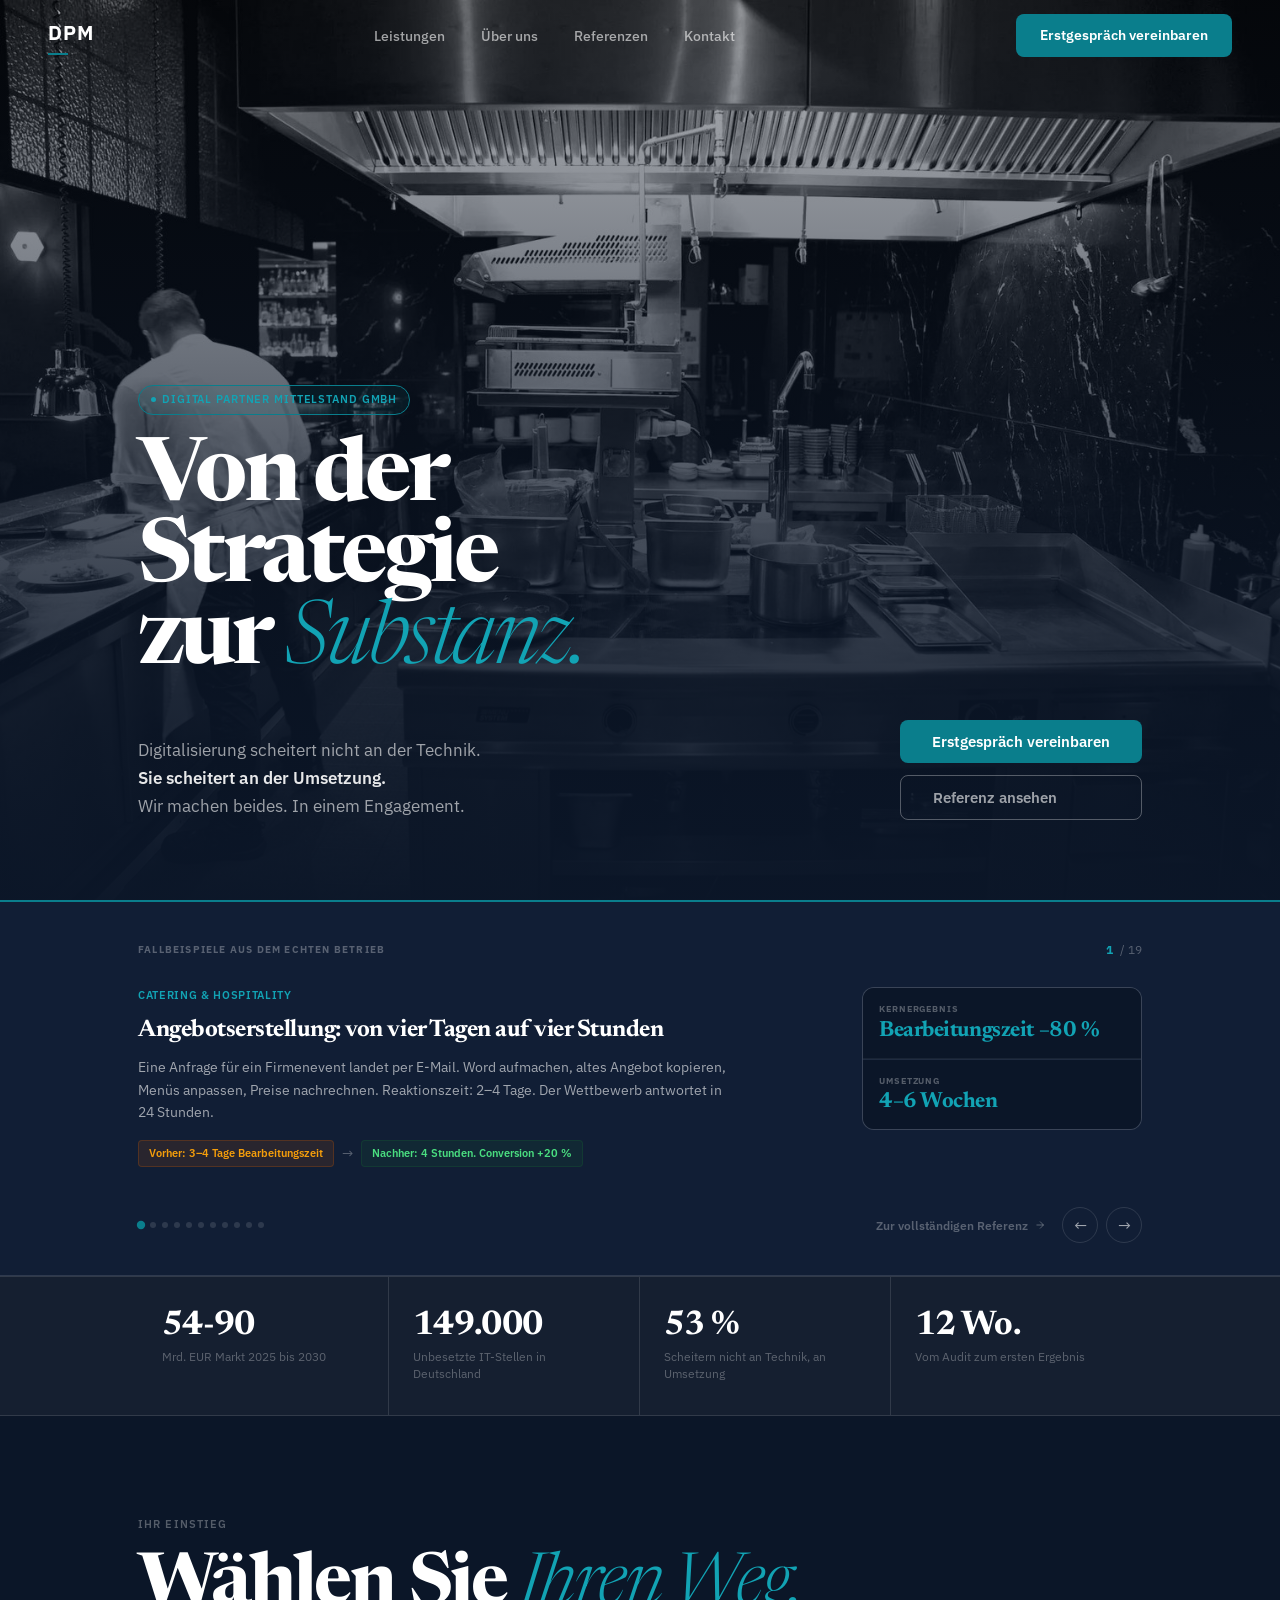
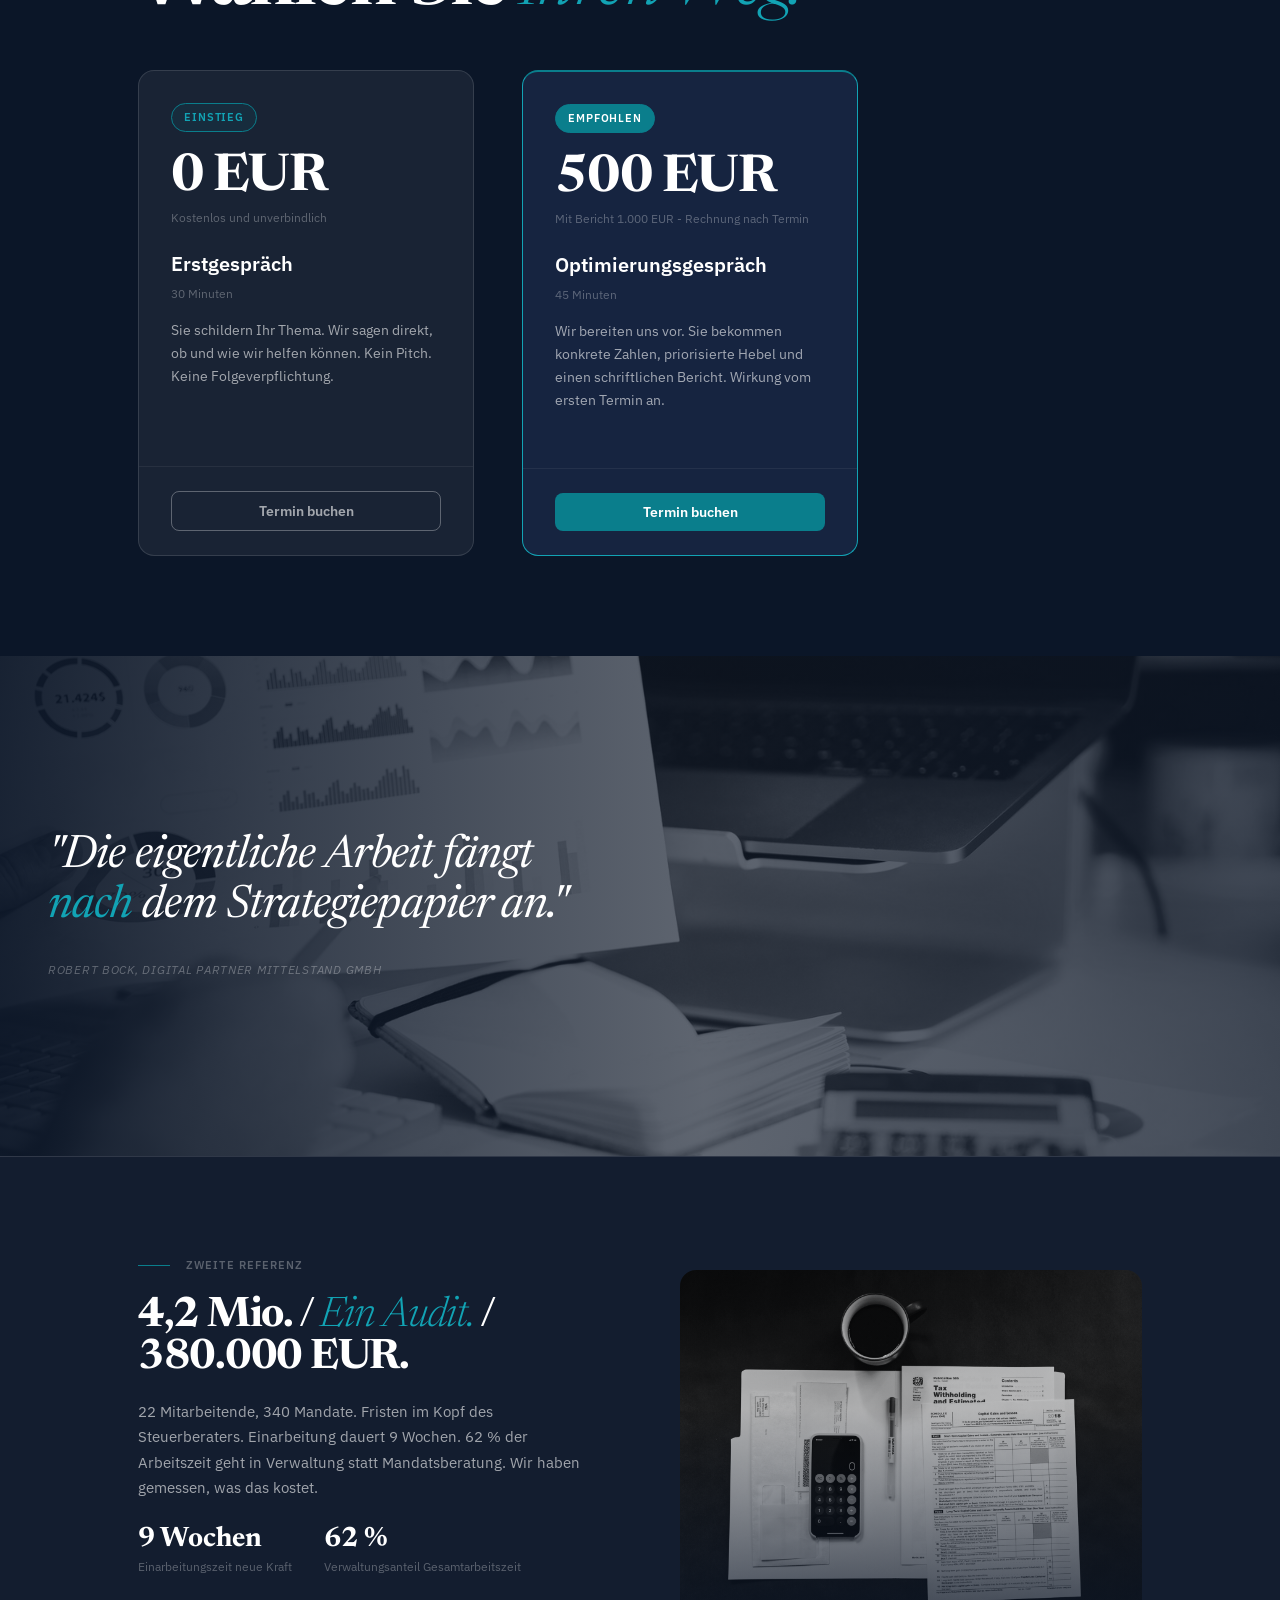
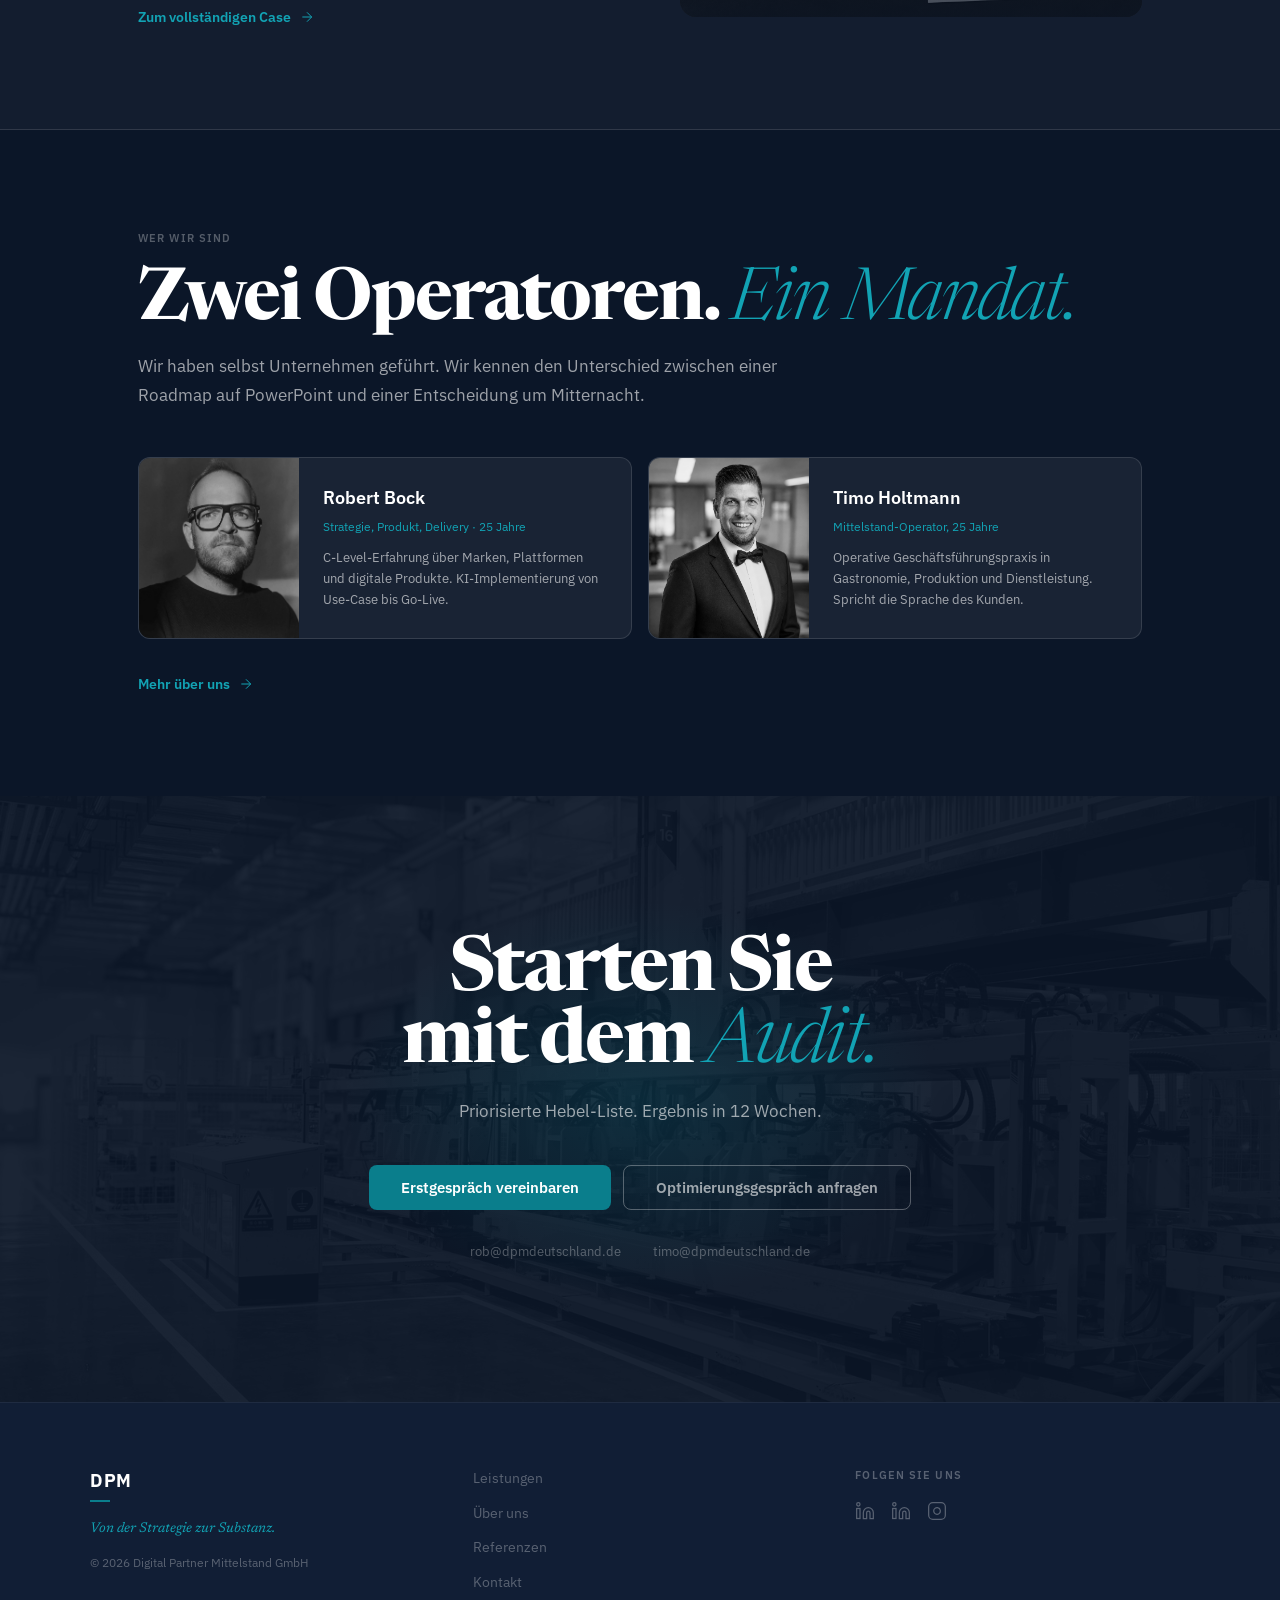
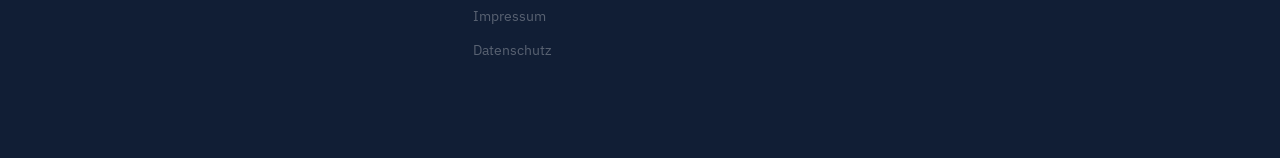
==== commit 5db863da: "update dpm v4 updated kontakt, buttons, images and newlsetter no brevo" ====
--- a/index.html
+++ b/index.html
@@ -73,7 +73,7 @@
           Wir machen beides. In einem Engagement.
         </p>
         <div class="hero-actions">
-          <a href="kontakt.html" class="btn btn-teal btn-lg">Erstgespräch vereinbaren</a>
+          <a href="https://calendly.com/rob-dpmdeutschland/30min" target="_blank" rel="noopener noreferrer" class="btn btn-teal btn-lg">Erstgespräch vereinbaren</a>
           <a href="referenzen.html" class="btn btn-ghost btn-lg">Referenz ansehen</a>
         </div>
       </div>
@@ -156,7 +156,7 @@
             <p class="card-text">Sie schildern Ihr Thema. Wir sagen direkt, ob und wie wir helfen können. Kein Pitch. Keine Folgeverpflichtung.</p>
           </div>
           <div class="card-footer">
-            <a href="kontakt.html#erstgespraech" class="btn btn-ghost btn-md btn-full">Termin buchen</a>
+            <a href="https://calendly.com/rob-dpmdeutschland/30min" target="_blank" rel="noopener noreferrer" class="btn btn-ghost btn-md btn-full">Termin buchen</a>
           </div>
         </div>
 
@@ -171,7 +171,7 @@
             <p class="card-text">Wir bereiten uns vor. Sie bekommen konkrete Zahlen, priorisierte Hebel und einen schriftlichen Bericht. Wirkung vom ersten Termin an.</p>
           </div>
           <div class="card-footer">
-            <a href="kontakt.html#optimierung" class="btn btn-teal btn-md btn-full">Termin buchen</a>
+            <a href="https://calendly.com/rob-dpmdeutschland/30min" target="_blank" rel="noopener noreferrer" class="btn btn-teal btn-md btn-full">Termin buchen</a>
           </div>
         </div>
 
@@ -235,13 +235,13 @@
           </div>
           <div class="team-info">
             <div class="team-name">Robert Bock</div>
-            <div class="team-role">Strategie, Produkt, Delivery</div>
+            <div class="team-role">Strategie, Produkt, Delivery · 25 Jahre</div>
             <p class="team-bio">C-Level-Erfahrung über Marken, Plattformen und digitale Produkte. KI-Implementierung von Use-Case bis Go-Live.</p>
           </div>
         </div>
         <div class="team-card">
           <div class="team-photo-wrap">
-            <img src="images/timo-holtmann.jpg" alt="Timo Holtmann" class="team-photo">
+            <img src="images/timo-bw-final.png" alt="Timo Holtmann" class="team-photo">
           </div>
           <div class="team-info">
             <div class="team-name">Timo Holtmann</div>
@@ -267,8 +267,8 @@
       <h2 class="cta-h2" id="cta-heading">Starten Sie<br>mit dem <em>Audit.</em></h2>
       <p class="cta-sub">Priorisierte Hebel-Liste. Ergebnis in 12 Wochen.</p>
       <div class="cta-actions">
-        <a href="kontakt.html" class="btn btn-teal btn-lg">Erstgespräch vereinbaren</a>
-        <a href="kontakt.html#optimierung" class="btn btn-ghost btn-lg">Optimierungsgespräch anfragen</a>
+        <a href="https://calendly.com/rob-dpmdeutschland/30min" target="_blank" rel="noopener noreferrer" class="btn btn-teal btn-lg">Erstgespräch vereinbaren</a>
+        <a href="https://calendly.com/rob-dpmdeutschland/30min" target="_blank" rel="noopener noreferrer" class="btn btn-ghost btn-lg">Optimierungsgespräch anfragen</a>
       </div>
       <div class="cta-contacts">
         <a href="mailto:rob@dpmdeutschland.de" class="cta-contact-link">rob@dpmdeutschland.de</a>
